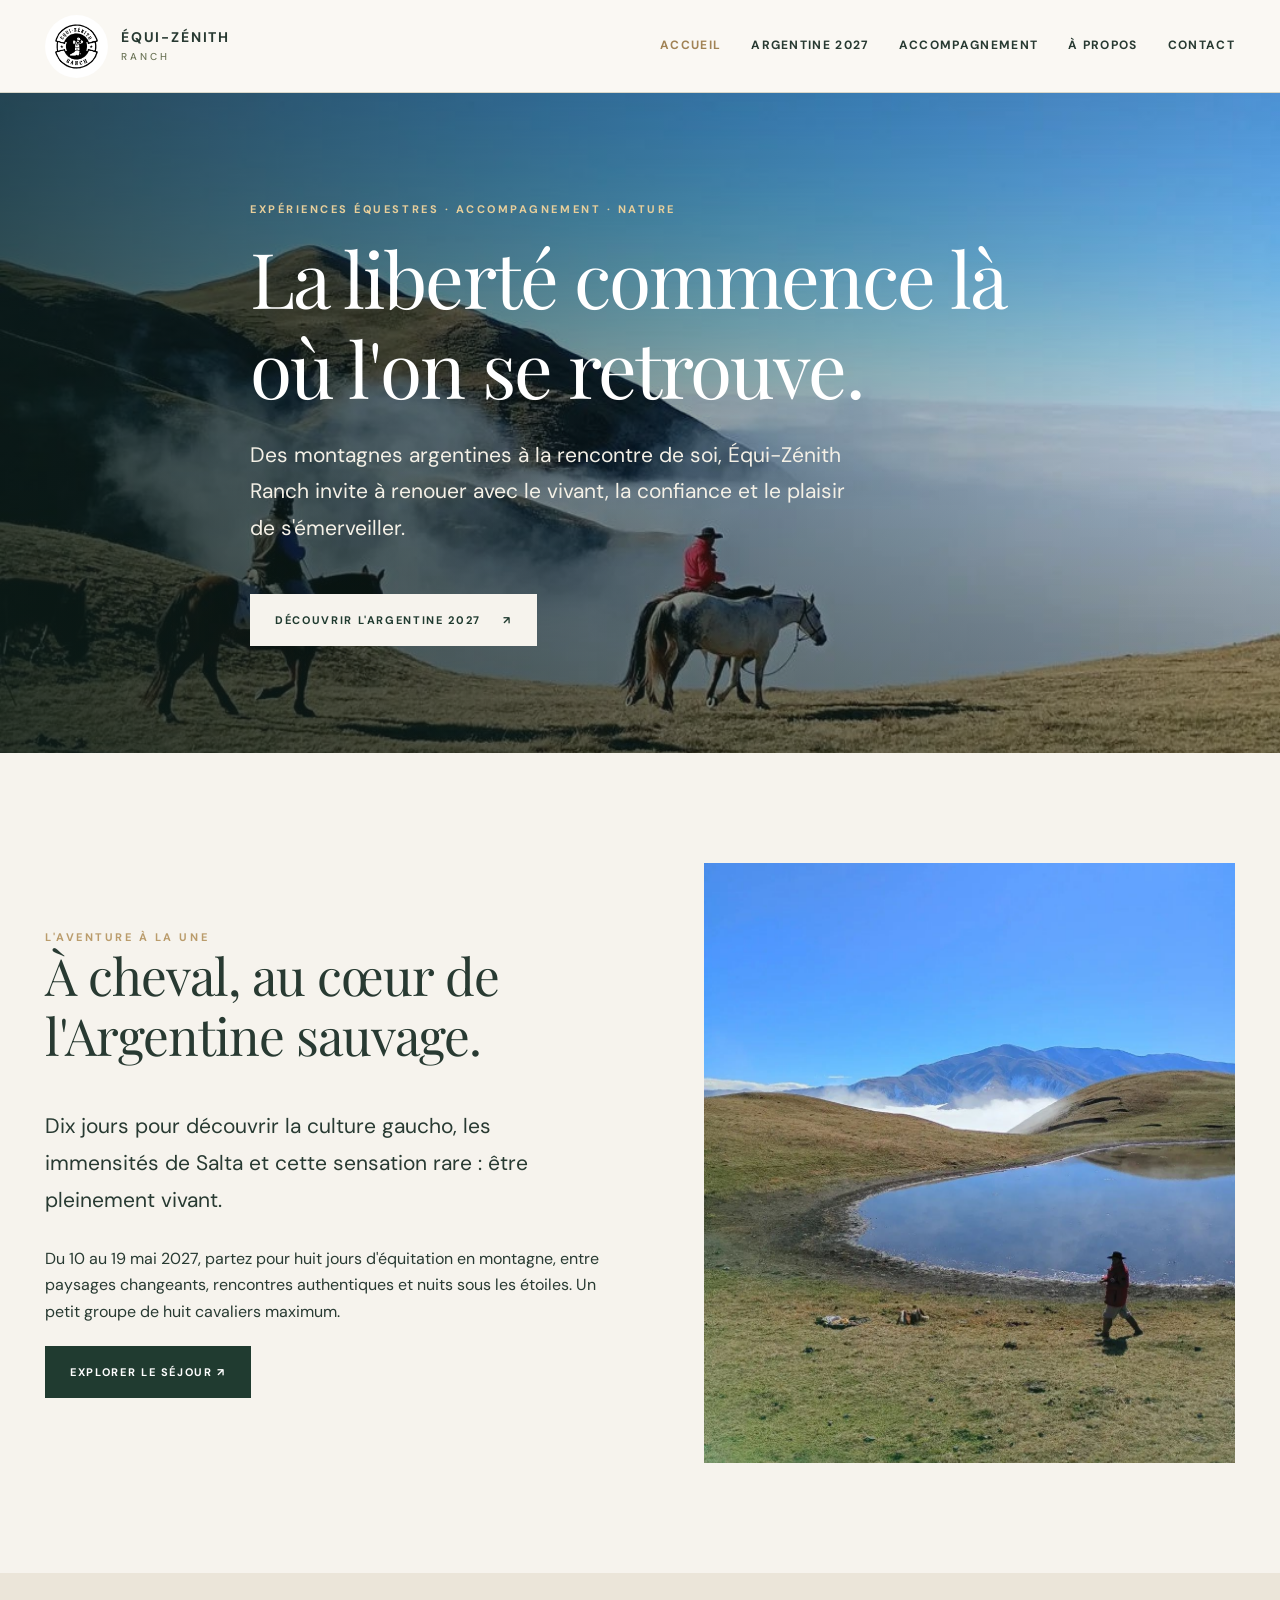
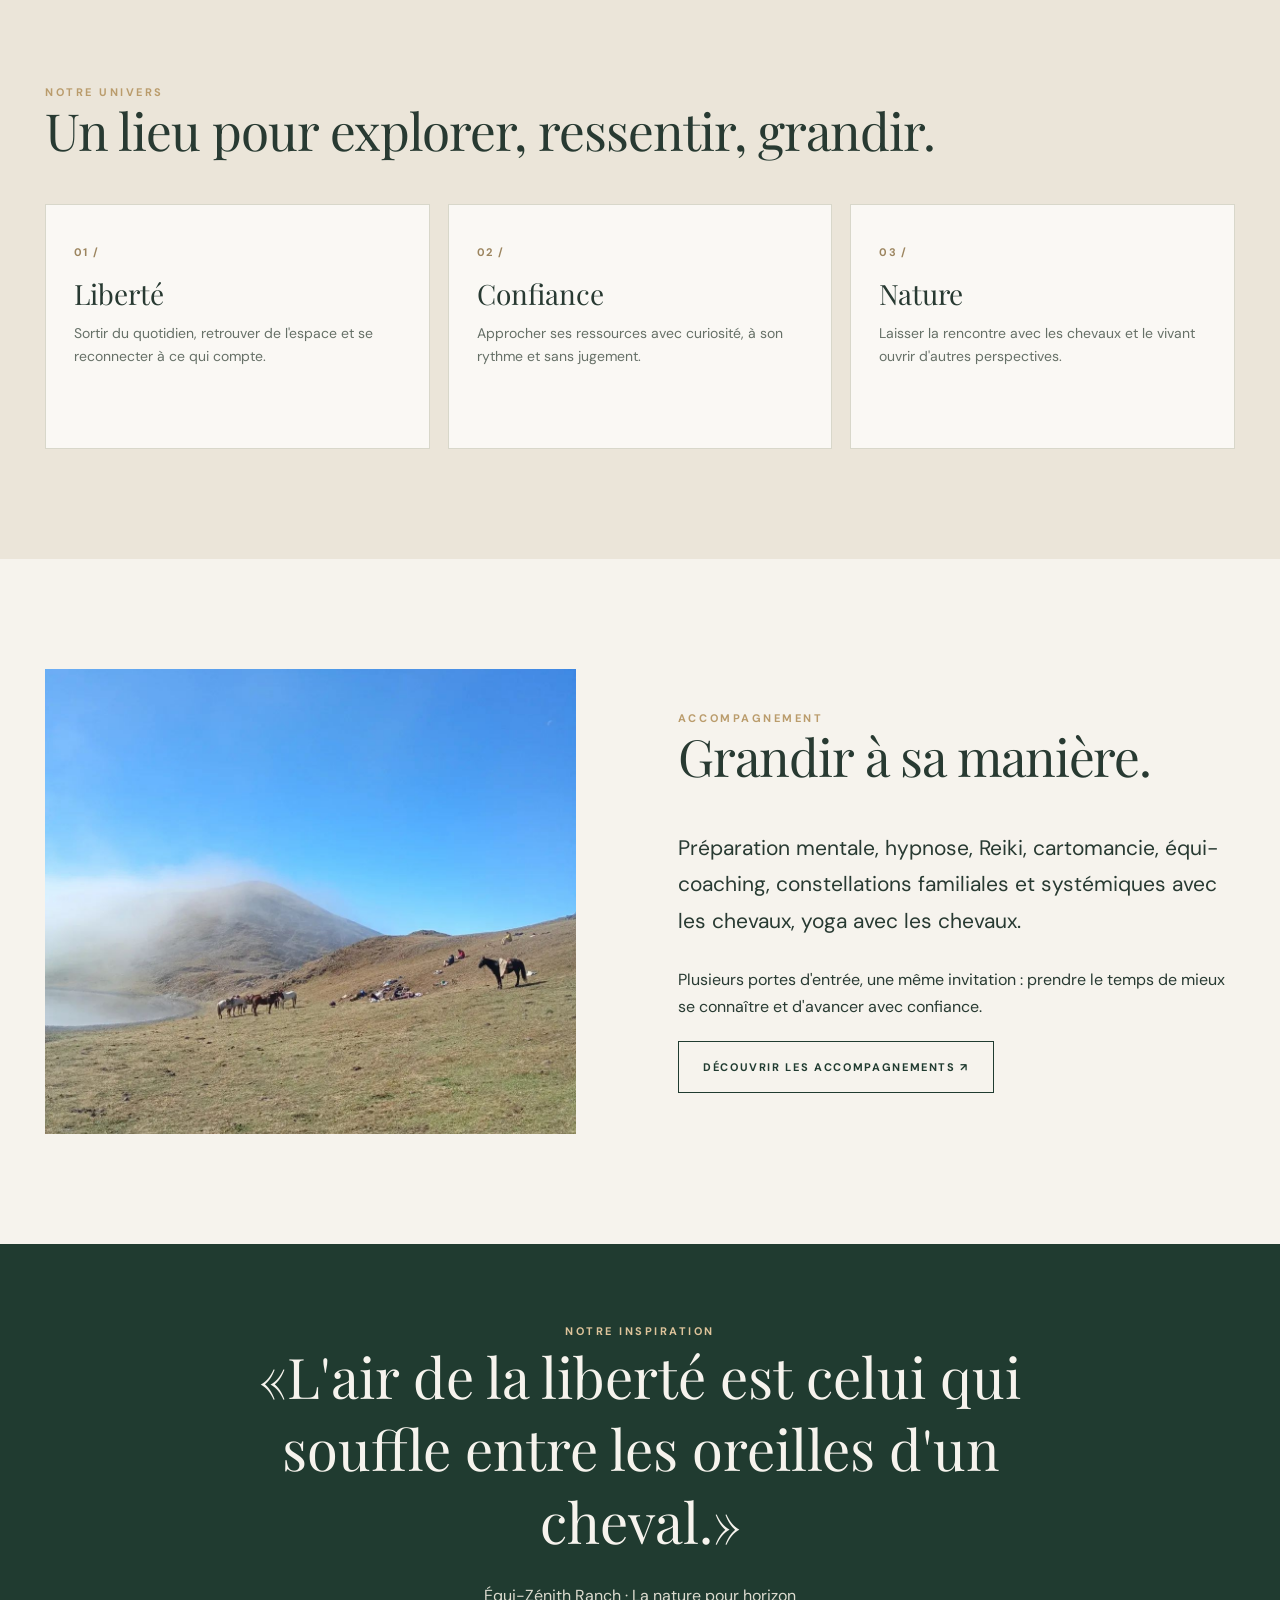
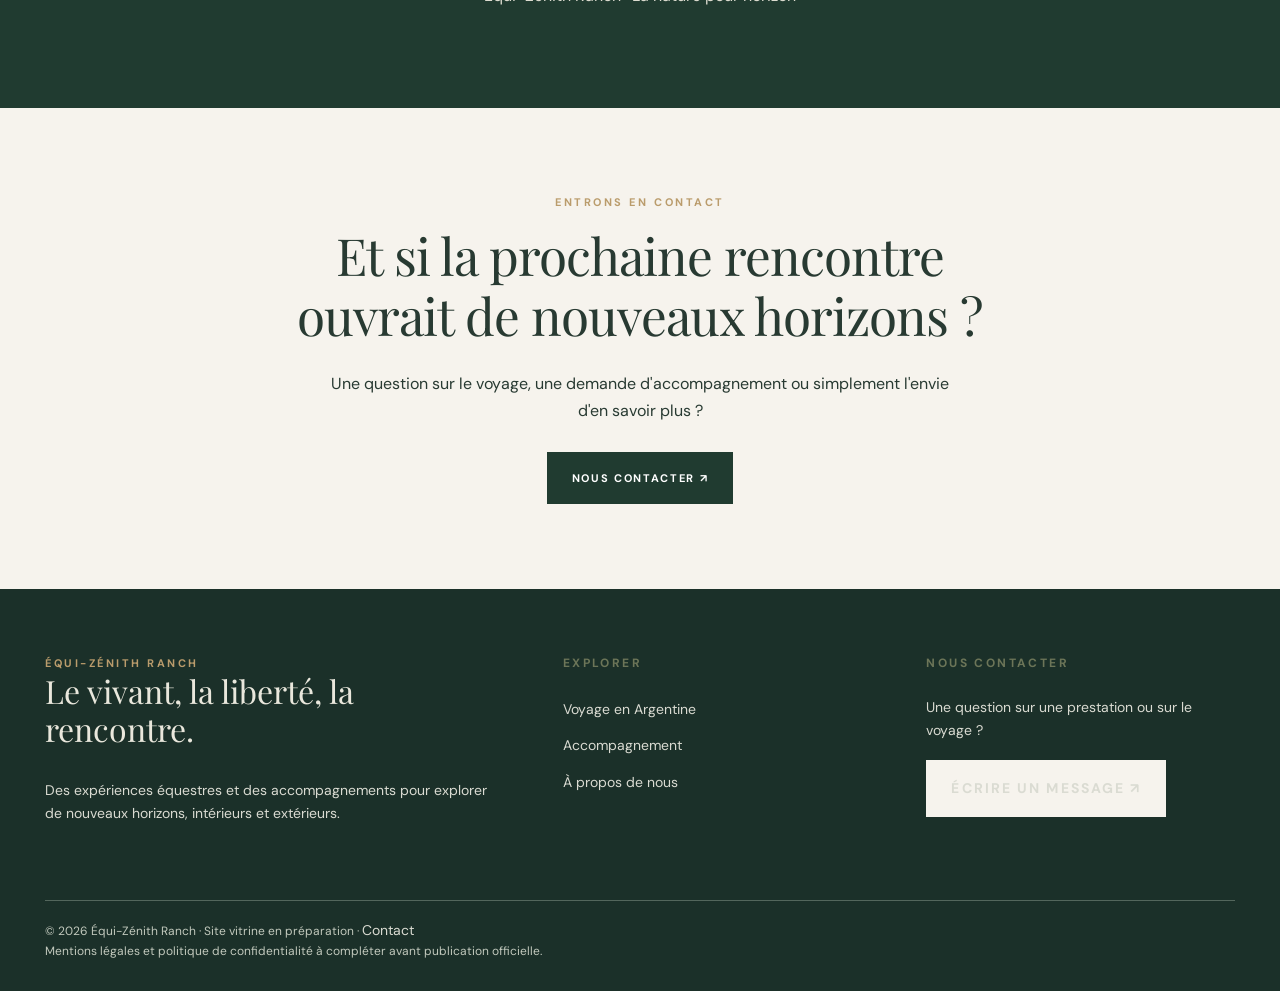
==== index.html @ 274125f4 "Add files via upload" ====
<!DOCTYPE html>
<html lang="fr"><head><meta charset="utf-8"/><meta content="width=device-width,initial-scale=1" name="viewport"/><meta content="#203b30" name="theme-color"/><meta content="Équi-Zénith Ranch : randonnées à cheval en Argentine, accompagnement, nature et développement personnel." name="description"/><title>Accueil | Équi-Zénith Ranch</title><meta content="Accueil" property="og:title"/><meta content="Équi-Zénith Ranch : randonnées à cheval en Argentine, accompagnement, nature et développement personnel." property="og:description"/><meta content="assets/cavaliers.jpg" property="og:image"/><link href="assets/logo.jpg" rel="icon" type="image/jpeg"/><link href="assets/style.css" rel="stylesheet"/></head><body><header class="header"><div class="shell header-inner"><a aria-label="Équi-Zénith Ranch, accueil" class="brand" href="index.html"><img alt="Logo Équi-Zénith Ranch" src="assets/logo.jpg"/><span>ÉQUI-ZÉNITH<small>RANCH</small></span></a><button aria-expanded="false" aria-label="Ouvrir le menu" class="menu-btn">☰ Menu</button><nav aria-label="Navigation principale" class="nav"><a class="active" href="index.html">Accueil</a><a class="" href="argentine.html">Argentine 2027</a><a class="" href="accompagnement.html">Accompagnement</a><a class="" href="a-propos.html">À propos</a><a class="" href="contact.html">Contact</a></nav></div></header><main id="main"><section class="hero"><img alt="Cavaliers et chevaux sur les hauteurs de la région de Salta" class="bg" data-cms="photo_1" src="assets/cavaliers.jpg"/><div class="shell hero-content"><div class="eyebrow" data-cms="rubrique_1">Expériences équestres · Accompagnement · Nature</div><h1 data-cms="titre_principal_1">La liberté commence là où l'on se retrouve.</h1><p class="lead" data-cms="texte_1">Des montagnes argentines à la rencontre de soi, Équi-Zénith Ranch invite à renouer avec le vivant, la confiance et le plaisir de s'émerveiller.</p><a class="btn btn-light" href="argentine.html">Découvrir l'Argentine 2027 <span>↗</span></a></div></section>
<section class="section"><div class="shell split"><div><div class="eyebrow" data-cms="rubrique_2">L'aventure à la une</div><h2 data-cms="titre_1">À cheval, au cœur de l'Argentine sauvage.</h2><p class="lead" data-cms="texte_2">Dix jours pour découvrir la culture gaucho, les immensités de Salta et cette sensation rare : être pleinement vivant.</p><p data-cms="texte_3">Du 10 au 19 mai 2027, partez pour huit jours d'équitation en montagne, entre paysages changeants, rencontres authentiques et nuits sous les étoiles. Un petit groupe de huit cavaliers maximum.</p><a class="btn" href="argentine.html">Explorer le séjour ↗</a></div><figure><img alt="Lagune de montagne et sommets argentins" class="photo" data-cms="photo_2" src="assets/lagune.jpg"/></figure></div></section>
<section class="section light"><div class="shell"><div class="eyebrow" data-cms="rubrique_3">Notre univers</div><h2 data-cms="titre_2">Un lieu pour explorer,<br/>ressentir, grandir.</h2><div class="feature-grid"><article class="feature-card"><span class="feature-number">01 /</span><h3 data-cms="sous_titre_1">Liberté</h3><p data-cms="texte_4">Sortir du quotidien, retrouver de l'espace et se reconnecter à ce qui compte.</p></article><article class="feature-card"><span class="feature-number">02 /</span><h3 data-cms="sous_titre_2">Confiance</h3><p data-cms="texte_5">Approcher ses ressources avec curiosité, à son rythme et sans jugement.</p></article><article class="feature-card"><span class="feature-number">03 /</span><h3 data-cms="sous_titre_3">Nature</h3><p data-cms="texte_6">Laisser la rencontre avec les chevaux et le vivant ouvrir d'autres perspectives.</p></article></div></div></section>
<section class="section"><div class="shell split reverse"><figure><img alt="Chevaux paisibles sur les plateaux argentins" class="photo photo-short" data-cms="photo_3" src="assets/chevaux.jpg"/></figure><div><div class="eyebrow" data-cms="rubrique_4">Accompagnement</div><h2 data-cms="titre_3">Grandir à sa manière.</h2><p class="lead" data-cms="texte_7">Préparation mentale, hypnose, Reiki, cartomancie, équi-coaching, constellations familiales et systémiques avec les chevaux, yoga avec les chevaux.</p><p data-cms="texte_8">Plusieurs portes d'entrée, une même invitation : prendre le temps de mieux se connaître et d'avancer avec confiance.</p><a class="btn btn-outline" href="accompagnement.html">Découvrir les accompagnements ↗</a></div></div></section>
<section class="section-sm deep"><div class="shell quote"><div class="eyebrow" data-cms="rubrique_5">Notre inspiration</div><q data-cms="citation_1">L'air de la liberté est celui qui souffle entre les oreilles d'un cheval.</q><p data-cms="texte_9" style="margin-top:25px">Équi-Zénith Ranch · La nature pour horizon</p></div></section>
<section class="prefooter"><div class="shell"><div class="eyebrow" data-cms="rubrique_6">Entrons en contact</div><h2 data-cms="titre_4">Et si la prochaine rencontre ouvrait de nouveaux horizons ?</h2><p data-cms="texte_10">Une question sur le voyage, une demande d'accompagnement ou simplement l'envie d'en savoir plus ?</p><a class="btn" href="contact.html">Nous contacter ↗</a></div></section></main><footer class="footer"><div class="shell"><div class="footer-grid"><div><div class="eyebrow">ÉQUI-ZÉNITH RANCH</div><h3>Le vivant, la liberté, la rencontre.</h3><p>Des expériences équestres et des accompagnements pour explorer de nouveaux horizons, intérieurs et extérieurs.</p></div><div><div class="smalltitle">Explorer</div><ul><li><a href="argentine.html">Voyage en Argentine</a></li><li><a href="accompagnement.html">Accompagnement</a></li><li><a href="a-propos.html">À propos de nous</a></li></ul></div><div><div class="smalltitle">Nous contacter</div><p>Une question sur une prestation ou sur le voyage ?</p><a class="btn btn-light" href="contact.html">Écrire un message ↗</a></div></div><div class="footnote">© 2026 Équi-Zénith Ranch · Site vitrine en préparation · <a href="contact.html">Contact</a><br/>Mentions légales et politique de confidentialité à compléter avant publication officielle.</div></div></footer><script defer="" src="assets/main.js"></script><script defer="True" src="/assets/content-loader.js"></script></body></html>
---- assets/style.css ----
@import url('https://fonts.googleapis.com/css2?family=DM+Sans:wght@400;500;600;700&family=Manrope:wght@400;500;600;700&family=Playfair+Display:wght@400;500;600&display=swap');
:root{--ink:#283a32;--pine:#203b30;--olive:#6c7558;--cream:#f6f3ed;--warm:#ebe5d9;--gold:#ba9c6c;--white:#fff;--line:#d8d7ca;--muted:#686f65}*{box-sizing:border-box}html{scroll-behavior:smooth}body{margin:0;background:var(--cream);color:var(--ink);font-family:'DM Sans',sans-serif;line-height:1.65;font-size:16px}a{color:inherit;text-decoration:none}button,input,select,textarea{font:inherit}img{max-width:100%;display:block}.shell{width:min(1190px,calc(100% - 54px));margin:auto}.header{position:relative;z-index:20;background:#faf8f3;border-bottom:1px solid #d8d7ca}.header-inner{display:flex;align-items:center;justify-content:space-between;min-height:92px;gap:20px}.brand{display:flex;align-items:center;gap:13px;font-weight:700;letter-spacing:.13em;font-size:14px;line-height:1.25}.brand img{width:63px;height:63px;object-fit:contain;border-radius:50%}.brand small{display:block;letter-spacing:.3em;font-weight:500;color:var(--olive);font-size:10px;margin-top:4px}.nav{display:flex;align-items:center;gap:30px;font-size:12px;letter-spacing:.11em;font-weight:700;text-transform:uppercase}.nav a:hover,.footer a:hover{color:var(--gold)}.nav a.active{color:#a18355}.nav .nav-cta{border:1px solid var(--ink);padding:13px 19px}.menu-btn{display:none;border:0;background:transparent;font-size:15px;cursor:pointer;color:var(--ink)}.eyebrow{font-size:11px;letter-spacing:.23em;text-transform:uppercase;font-weight:700;color:var(--gold)}h1,h2,h3,p{margin-top:0}h1,h2,h3,.serif{font-family:'Playfair Display',Georgia,serif;font-weight:400;line-height:1.17}h1{font-size:clamp(46px,6vw,88px);letter-spacing:-.025em}h2{font-size:clamp(35px,4vw,57px);letter-spacing:-.02em}h3{font-size:28px}p{margin-bottom:1.3em}.lead{font-size:clamp(17px,2vw,21px);line-height:1.75}.btn{border:1px solid var(--pine);background:var(--pine);color:white;padding:16px 24px;display:inline-flex;align-items:center;gap:22px;text-transform:uppercase;font-size:11px;font-weight:700;letter-spacing:.15em;cursor:pointer;transition:.2s}.btn:hover{background:#45604f;border-color:#45604f}.btn-outline{background:transparent;color:var(--pine)}.btn-outline:hover{color:white}.btn-light{background:var(--cream);border-color:var(--cream);color:var(--pine)}.btn-light:hover{background:white;color:var(--pine)}.hero{position:relative;min-height:660px;color:white;display:flex;align-items:center;overflow:hidden;background:#4a5d5c}.hero img.bg{position:absolute;inset:0;width:100%;height:100%;object-fit:cover;object-position:center 53%}.hero:after{content:'';position:absolute;inset:0;background:linear-gradient(90deg,rgba(13,31,27,.75),rgba(13,31,27,.38) 58%,rgba(13,31,27,.12)),linear-gradient(0deg,rgba(12,25,20,.32),transparent 45%)}.hero-content{position:relative;z-index:2;padding:90px 0;max-width:780px}.hero .eyebrow{color:#e8cf9b}.hero p{max-width:620px;color:#f4f0e6}.hero h1{margin:15px 0 24px}.hero .btn{margin-top:20px}.section{padding:110px 0}.section-sm{padding:78px 0}.split{display:grid;grid-template-columns:1.05fr 1fr;align-items:center;gap:8vw}.split.reverse{grid-template-columns:1fr 1.05fr}.split figure{margin:0}.photo{width:100%;height:600px;object-fit:cover}.photo-short{height:465px}.smalltitle{font-size:12px;text-transform:uppercase;letter-spacing:.2em;font-weight:700;color:var(--olive);margin-bottom:22px}.light{background:var(--warm)}.deep{background:var(--pine);color:var(--cream)}.deep p{color:#dddcd0}.deep .eyebrow{color:#dec49b}.deep .smalltitle{color:#dec49b}.deep .btn-outline{border-color:#eee;color:#eee}.deep .btn-outline:hover{background:white;color:var(--pine)}.feature-grid{display:grid;grid-template-columns:repeat(3,1fr);gap:18px}.feature-card{padding:33px 28px;border:1px solid var(--line);background:#faf8f4;min-height:245px}.feature-card h3{margin:14px 0 11px}.feature-card p{font-size:14px;color:#667067}.feature-number{font-size:11px;font-weight:700;letter-spacing:.12em;color:#9c855f}.strip{display:grid;grid-template-columns:repeat(4,1fr);border-top:1px solid #a4ae9f;border-bottom:1px solid #a4ae9f;margin-top:34px}.stat{padding:28px 24px;border-right:1px solid #a4ae9f}.stat:last-child{border-right:0}.stat strong{display:block;font-family:'Playfair Display',serif;font-size:31px;font-weight:400}.stat span{display:block;font-size:12px;letter-spacing:.06em;margin-top:7px}.page-head{padding:90px 0 76px;background:#ebe8dc}.page-head h1{font-size:clamp(49px,6vw,78px);max-width:900px}.page-head p{max-width:710px;font-size:19px}.cards{display:grid;grid-template-columns:repeat(2,1fr);gap:16px}.service{padding:37px;background:#fbfaf7;border:1px solid #dddbd1}.service h3{margin:12px 0 17px}.service p{color:#58665e}.notice{padding:20px 25px;border-left:3px solid var(--gold);background:#eeeadf;color:#4b584e}.gallery{display:grid;grid-template-columns:1fr 1fr 1fr;gap:15px}.gallery img{width:100%;height:385px;object-fit:cover}.gallery img:nth-child(2){object-position:center}.quote{text-align:center;max-width:840px;margin:auto}.quote q{display:block;font-family:'Playfair Display',serif;font-size:clamp(32px,4.5vw,56px);line-height:1.3}.footer{background:#1b3029;color:#e9e7dc;padding:65px 0 30px}.footer-grid{display:grid;grid-template-columns:1.5fr 1fr 1fr;gap:55px}.footer h3{font-size:32px}.footer p,.footer a{color:#dadbd2;font-size:14px}.footer ul{list-style:none;padding:0;margin:0}.footer li{margin-bottom:10px}.footnote{border-top:1px solid #53665c;margin-top:56px;padding-top:18px;font-size:12px;color:#c2c9bd}.contact-grid{display:grid;grid-template-columns:.85fr 1.15fr;gap:8vw}.form{background:#fff;padding:38px;border:1px solid var(--line)}.form label{display:block;font-size:12px;letter-spacing:.09em;text-transform:uppercase;font-weight:700;margin:0 0 7px}.form input,.form textarea,.form select{width:100%;border:1px solid #c9cfc7;border-radius:0;background:#fafbf8;padding:13px 15px;color:var(--ink);margin-bottom:22px}.form textarea{min-height:145px;resize:vertical}.form .check{display:flex;gap:12px;align-items:flex-start;font-size:12px;letter-spacing:0;text-transform:none;font-weight:400}.form .check input{width:auto;margin:5px 0 0}.form-message{font-size:13px;color:#84623a;margin-top:18px}.detail{display:grid;grid-template-columns:1.2fr .8fr;gap:60px}.detail-aside{background:#e8e3d5;padding:34px;align-self:start}.detail-aside h3{font-size:27px}.detail-aside dl{margin:15px 0 27px}.detail-aside dt{font-size:11px;text-transform:uppercase;letter-spacing:.12em;color:#68756a;font-weight:700;margin-top:18px}.detail-aside dd{margin:3px 0 0}.faq{border-top:1px solid #d4d8ce}.faq details{border-bottom:1px solid #d4d8ce;padding:20px 0}.faq summary{font-weight:700;cursor:pointer}.faq p{margin:14px 0 0;color:#58665e}.tagline{letter-spacing:.18em;text-transform:uppercase;font-size:11px;font-weight:700;color:#9d865f}.prefooter{padding:85px 0;text-align:center}.prefooter h2{max-width:760px;margin:15px auto 25px}.prefooter p{max-width:640px;margin:0 auto 28px}.muted{color:var(--muted)}.fine{font-size:12px;color:var(--muted)}.warning{background:#fcf6e8;border:1px solid #e5d8b4;padding:17px 21px;font-size:13px}.award{display:flex;gap:27px;align-items:center;max-width:900px}.award img{width:175px;height:145px;object-fit:cover;object-position:center}.award p{margin:0}.award h3{margin:0 0 10px}@media(max-width:860px){.header-inner{min-height:76px}.brand img{height:51px;width:51px}.menu-btn{display:block}.nav{display:none;position:absolute;top:76px;left:0;right:0;background:#faf8f3;padding:25px 28px;flex-direction:column;align-items:stretch;gap:20px;box-shadow:0 12px 20px #223b3029}.nav.open{display:flex}.hero{min-height:610px}.hero-content{padding:70px 0}.split,.split.reverse,.contact-grid,.detail{grid-template-columns:1fr;gap:38px}.split figure{order:-1}.photo{height:440px}.footer-grid{grid-template-columns:1fr 1fr;gap:25px}.feature-grid{grid-template-columns:1fr 1fr}.section{padding:76px 0}.gallery img{height:270px}}@media(max-width:560px){.shell{width:calc(100% - 36px)}.brand{font-size:11px}.brand small{font-size:9px}.hero{min-height:660px}.hero img.bg{object-position:55% center}.hero:after{background:linear-gradient(90deg,rgba(13,31,27,.77),rgba(13,31,27,.3)),linear-gradient(0deg,rgba(13,31,27,.5),transparent)}.hero-content{padding:80px 0}.hero h1{font-size:50px}.section{padding:64px 0}.section-sm{padding:56px 0}.feature-grid,.cards,.footer-grid{grid-template-columns:1fr}.feature-card{min-height:initial}.strip{grid-template-columns:1fr 1fr}.stat:nth-child(2){border-right:0}.stat:nth-child(-n+2){border-bottom:1px solid #a4ae9f}.stat{padding:23px 15px}.stat strong{font-size:24px}.photo{height:420px}.gallery{gap:8px}.gallery img{height:180px}.page-head{padding:65px 0 55px}.form{padding:24px}.award{flex-direction:column;align-items:flex-start}.footer{padding:50px 0 25px}}
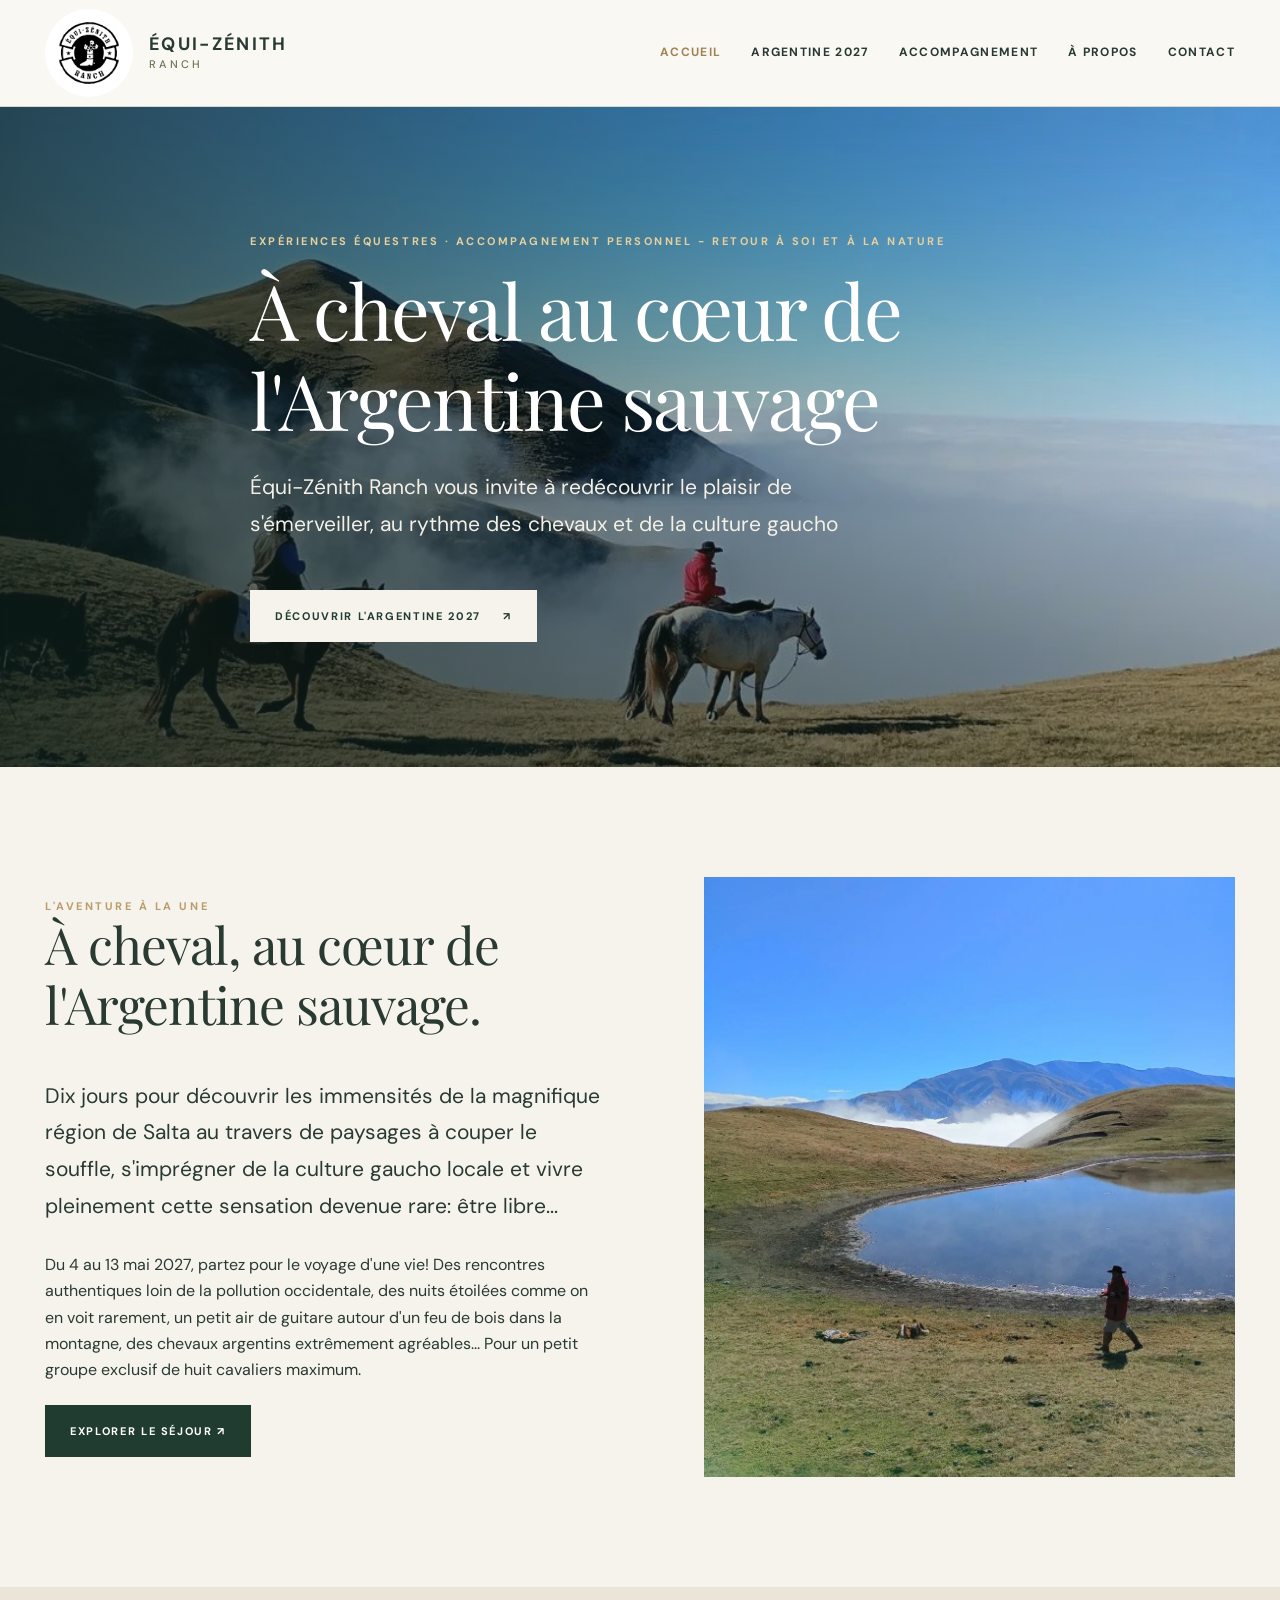
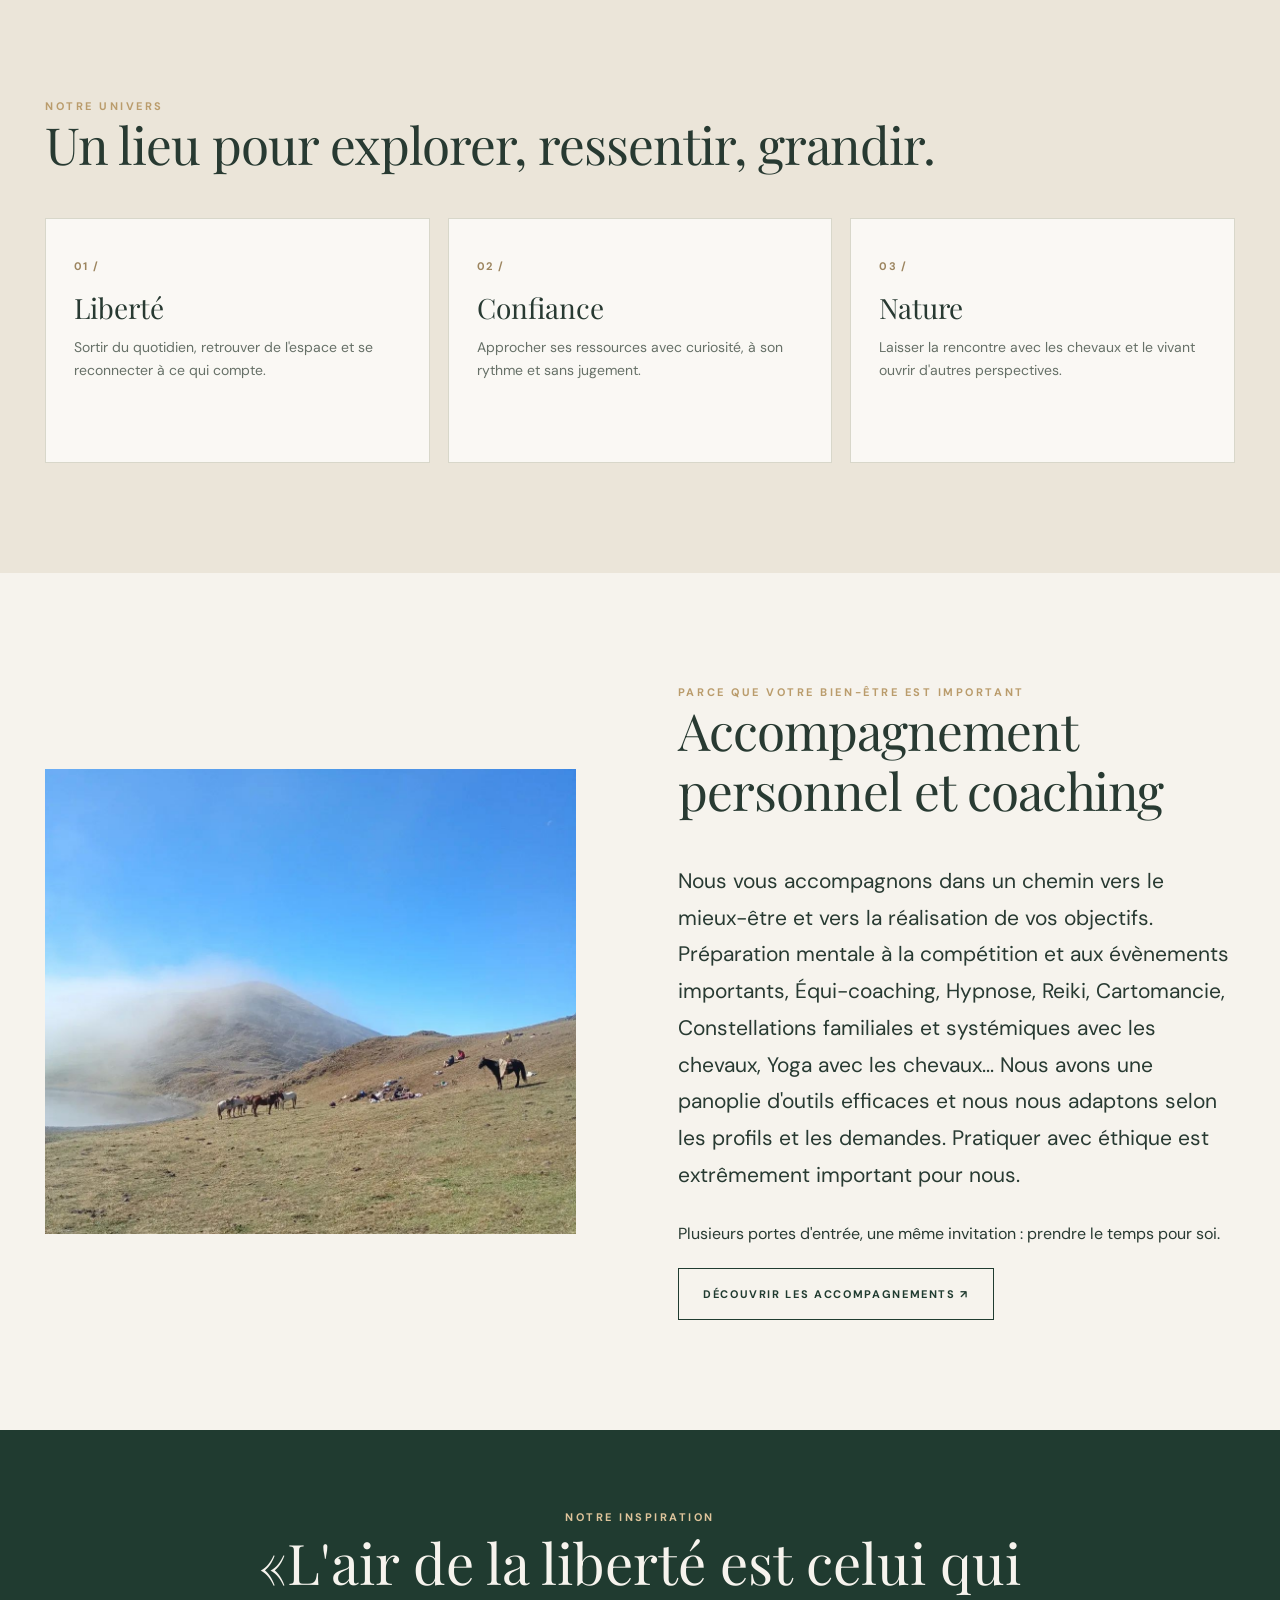
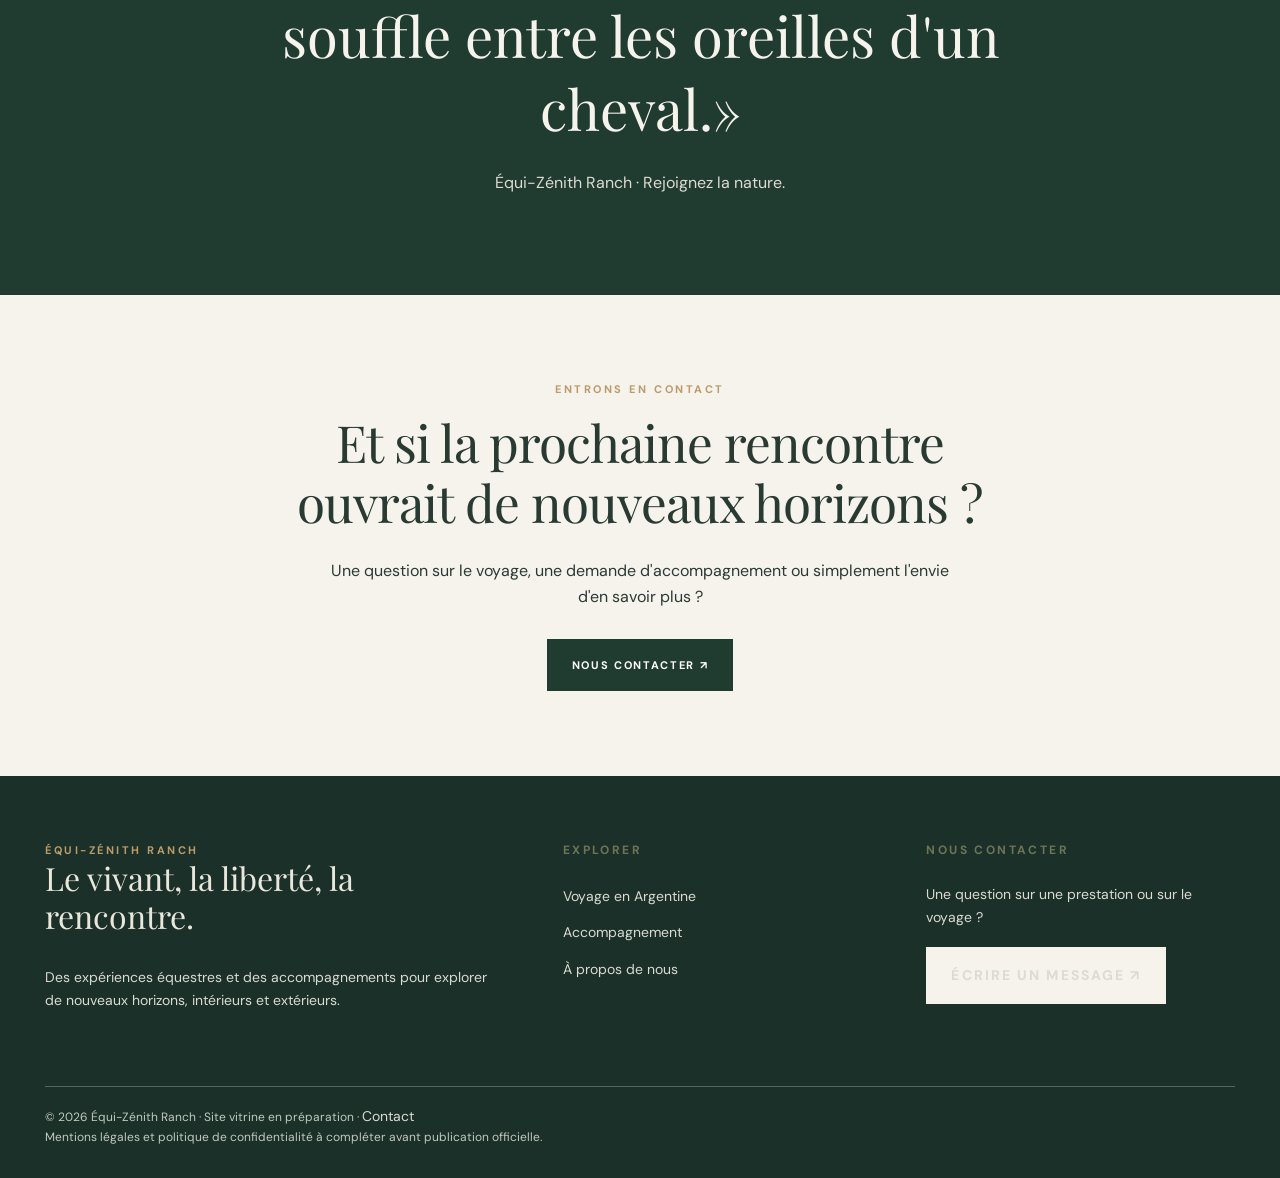
==== commit f277bf8a: "Add files via upload" ====
--- a/index.html
+++ b/index.html
@@ -1,5 +1,6 @@
 <!DOCTYPE html>
-<html lang="fr"><head><meta charset="utf-8"/><meta content="width=device-width,initial-scale=1" name="viewport"/><meta content="#203b30" name="theme-color"/><meta content="Équi-Zénith Ranch : randonnées à cheval en Argentine, accompagnement, nature et développement personnel." name="description"/><title>Accueil | Équi-Zénith Ranch</title><meta content="Accueil" property="og:title"/><meta content="Équi-Zénith Ranch : randonnées à cheval en Argentine, accompagnement, nature et développement personnel." property="og:description"/><meta content="assets/cavaliers.jpg" property="og:image"/><link href="assets/logo.jpg" rel="icon" type="image/jpeg"/><link href="assets/style.css" rel="stylesheet"/></head><body><header class="header"><div class="shell header-inner"><a aria-label="Équi-Zénith Ranch, accueil" class="brand" href="index.html"><img alt="Logo Équi-Zénith Ranch" src="assets/logo.jpg"/><span>ÉQUI-ZÉNITH<small>RANCH</small></span></a><button aria-expanded="false" aria-label="Ouvrir le menu" class="menu-btn">☰ Menu</button><nav aria-label="Navigation principale" class="nav"><a class="active" href="index.html">Accueil</a><a class="" href="argentine.html">Argentine 2027</a><a class="" href="accompagnement.html">Accompagnement</a><a class="" href="a-propos.html">À propos</a><a class="" href="contact.html">Contact</a></nav></div></header><main id="main"><section class="hero"><img alt="Cavaliers et chevaux sur les hauteurs de la région de Salta" class="bg" data-cms="photo_1" src="assets/cavaliers.jpg"/><div class="shell hero-content"><div class="eyebrow" data-cms="rubrique_1">Expériences équestres · Accompagnement · Nature</div><h1 data-cms="titre_principal_1">La liberté commence là où l'on se retrouve.</h1><p class="lead" data-cms="texte_1">Des montagnes argentines à la rencontre de soi, Équi-Zénith Ranch invite à renouer avec le vivant, la confiance et le plaisir de s'émerveiller.</p><a class="btn btn-light" href="argentine.html">Découvrir l'Argentine 2027 <span>↗</span></a></div></section>
+
+<html lang="fr"><head><meta charset="utf-8"/><meta content="width=device-width,initial-scale=1" name="viewport"/><meta content="#203b30" name="theme-color"/><meta content="Équi-Zénith Ranch : randonnées à cheval en Argentine, accompagnement, nature et développement personnel." name="description"/><title>Accueil | Équi-Zénith Ranch</title><meta content="Accueil" property="og:title"/><meta content="Équi-Zénith Ranch : randonnées à cheval en Argentine, accompagnement, nature et développement personnel." property="og:description"/><meta content="assets/cavaliers.jpg" property="og:image"/><link href="assets/logo.jpg" rel="icon" type="image/jpeg"/><link href="assets/style.css" rel="stylesheet"/></head><body><header class="header"><div class="shell header-inner"><a aria-label="Équi-Zénith Ranch, accueil" class="brand" href="index.html"><img alt="Logo Équi-Zénith Ranch" data-identite="logo" src="assets/logo.jpg"/><span><span data-identite="nom">ÉQUI-ZÉNITH</span><small data-identite="sous_nom">RANCH</small></span></a><button aria-expanded="false" aria-label="Ouvrir le menu" class="menu-btn">☰ Menu</button><nav aria-label="Navigation principale" class="nav"><a class="active" href="index.html">Accueil</a><a class="" href="argentine.html">Argentine 2027</a><a class="" href="accompagnement.html">Accompagnement</a><a class="" href="a-propos.html">À propos</a><a class="" href="contact.html">Contact</a></nav></div></header><main id="main"><section class="hero"><img alt="Cavaliers et chevaux sur les hauteurs de la région de Salta" class="bg" data-cms="photo_1" src="assets/cavaliers.jpg"/><div class="shell hero-content"><div class="eyebrow" data-cms="rubrique_1">Expériences équestres · Accompagnement · Nature</div><h1 data-cms="titre_principal_1">La liberté commence là où l'on se retrouve.</h1><p class="lead" data-cms="texte_1">Des montagnes argentines à la rencontre de soi, Équi-Zénith Ranch invite à renouer avec le vivant, la confiance et le plaisir de s'émerveiller.</p><a class="btn btn-light" href="argentine.html">Découvrir l'Argentine 2027 <span>↗</span></a></div></section>
 <section class="section"><div class="shell split"><div><div class="eyebrow" data-cms="rubrique_2">L'aventure à la une</div><h2 data-cms="titre_1">À cheval, au cœur de l'Argentine sauvage.</h2><p class="lead" data-cms="texte_2">Dix jours pour découvrir la culture gaucho, les immensités de Salta et cette sensation rare : être pleinement vivant.</p><p data-cms="texte_3">Du 10 au 19 mai 2027, partez pour huit jours d'équitation en montagne, entre paysages changeants, rencontres authentiques et nuits sous les étoiles. Un petit groupe de huit cavaliers maximum.</p><a class="btn" href="argentine.html">Explorer le séjour ↗</a></div><figure><img alt="Lagune de montagne et sommets argentins" class="photo" data-cms="photo_2" src="assets/lagune.jpg"/></figure></div></section>
 <section class="section light"><div class="shell"><div class="eyebrow" data-cms="rubrique_3">Notre univers</div><h2 data-cms="titre_2">Un lieu pour explorer,<br/>ressentir, grandir.</h2><div class="feature-grid"><article class="feature-card"><span class="feature-number">01 /</span><h3 data-cms="sous_titre_1">Liberté</h3><p data-cms="texte_4">Sortir du quotidien, retrouver de l'espace et se reconnecter à ce qui compte.</p></article><article class="feature-card"><span class="feature-number">02 /</span><h3 data-cms="sous_titre_2">Confiance</h3><p data-cms="texte_5">Approcher ses ressources avec curiosité, à son rythme et sans jugement.</p></article><article class="feature-card"><span class="feature-number">03 /</span><h3 data-cms="sous_titre_3">Nature</h3><p data-cms="texte_6">Laisser la rencontre avec les chevaux et le vivant ouvrir d'autres perspectives.</p></article></div></div></section>
 <section class="section"><div class="shell split reverse"><figure><img alt="Chevaux paisibles sur les plateaux argentins" class="photo photo-short" data-cms="photo_3" src="assets/chevaux.jpg"/></figure><div><div class="eyebrow" data-cms="rubrique_4">Accompagnement</div><h2 data-cms="titre_3">Grandir à sa manière.</h2><p class="lead" data-cms="texte_7">Préparation mentale, hypnose, Reiki, cartomancie, équi-coaching, constellations familiales et systémiques avec les chevaux, yoga avec les chevaux.</p><p data-cms="texte_8">Plusieurs portes d'entrée, une même invitation : prendre le temps de mieux se connaître et d'avancer avec confiance.</p><a class="btn btn-outline" href="accompagnement.html">Découvrir les accompagnements ↗</a></div></div></section>
--- a/assets/style.css
+++ b/assets/style.css
@@ -1,2 +1,13 @@
 @import url('https://fonts.googleapis.com/css2?family=DM+Sans:wght@400;500;600;700&family=Manrope:wght@400;500;600;700&family=Playfair+Display:wght@400;500;600&display=swap');
 :root{--ink:#283a32;--pine:#203b30;--olive:#6c7558;--cream:#f6f3ed;--warm:#ebe5d9;--gold:#ba9c6c;--white:#fff;--line:#d8d7ca;--muted:#686f65}*{box-sizing:border-box}html{scroll-behavior:smooth}body{margin:0;background:var(--cream);color:var(--ink);font-family:'DM Sans',sans-serif;line-height:1.65;font-size:16px}a{color:inherit;text-decoration:none}button,input,select,textarea{font:inherit}img{max-width:100%;display:block}.shell{width:min(1190px,calc(100% - 54px));margin:auto}.header{position:relative;z-index:20;background:#faf8f3;border-bottom:1px solid #d8d7ca}.header-inner{display:flex;align-items:center;justify-content:space-between;min-height:92px;gap:20px}.brand{display:flex;align-items:center;gap:13px;font-weight:700;letter-spacing:.13em;font-size:14px;line-height:1.25}.brand img{width:63px;height:63px;object-fit:contain;border-radius:50%}.brand small{display:block;letter-spacing:.3em;font-weight:500;color:var(--olive);font-size:10px;margin-top:4px}.nav{display:flex;align-items:center;gap:30px;font-size:12px;letter-spacing:.11em;font-weight:700;text-transform:uppercase}.nav a:hover,.footer a:hover{color:var(--gold)}.nav a.active{color:#a18355}.nav .nav-cta{border:1px solid var(--ink);padding:13px 19px}.menu-btn{display:none;border:0;background:transparent;font-size:15px;cursor:pointer;color:var(--ink)}.eyebrow{font-size:11px;letter-spacing:.23em;text-transform:uppercase;font-weight:700;color:var(--gold)}h1,h2,h3,p{margin-top:0}h1,h2,h3,.serif{font-family:'Playfair Display',Georgia,serif;font-weight:400;line-height:1.17}h1{font-size:clamp(46px,6vw,88px);letter-spacing:-.025em}h2{font-size:clamp(35px,4vw,57px);letter-spacing:-.02em}h3{font-size:28px}p{margin-bottom:1.3em}.lead{font-size:clamp(17px,2vw,21px);line-height:1.75}.btn{border:1px solid var(--pine);background:var(--pine);color:white;padding:16px 24px;display:inline-flex;align-items:center;gap:22px;text-transform:uppercase;font-size:11px;font-weight:700;letter-spacing:.15em;cursor:pointer;transition:.2s}.btn:hover{background:#45604f;border-color:#45604f}.btn-outline{background:transparent;color:var(--pine)}.btn-outline:hover{color:white}.btn-light{background:var(--cream);border-color:var(--cream);color:var(--pine)}.btn-light:hover{background:white;color:var(--pine)}.hero{position:relative;min-height:660px;color:white;display:flex;align-items:center;overflow:hidden;background:#4a5d5c}.hero img.bg{position:absolute;inset:0;width:100%;height:100%;object-fit:cover;object-position:center 53%}.hero:after{content:'';position:absolute;inset:0;background:linear-gradient(90deg,rgba(13,31,27,.75),rgba(13,31,27,.38) 58%,rgba(13,31,27,.12)),linear-gradient(0deg,rgba(12,25,20,.32),transparent 45%)}.hero-content{position:relative;z-index:2;padding:90px 0;max-width:780px}.hero .eyebrow{color:#e8cf9b}.hero p{max-width:620px;color:#f4f0e6}.hero h1{margin:15px 0 24px}.hero .btn{margin-top:20px}.section{padding:110px 0}.section-sm{padding:78px 0}.split{display:grid;grid-template-columns:1.05fr 1fr;align-items:center;gap:8vw}.split.reverse{grid-template-columns:1fr 1.05fr}.split figure{margin:0}.photo{width:100%;height:600px;object-fit:cover}.photo-short{height:465px}.smalltitle{font-size:12px;text-transform:uppercase;letter-spacing:.2em;font-weight:700;color:var(--olive);margin-bottom:22px}.light{background:var(--warm)}.deep{background:var(--pine);color:var(--cream)}.deep p{color:#dddcd0}.deep .eyebrow{color:#dec49b}.deep .smalltitle{color:#dec49b}.deep .btn-outline{border-color:#eee;color:#eee}.deep .btn-outline:hover{background:white;color:var(--pine)}.feature-grid{display:grid;grid-template-columns:repeat(3,1fr);gap:18px}.feature-card{padding:33px 28px;border:1px solid var(--line);background:#faf8f4;min-height:245px}.feature-card h3{margin:14px 0 11px}.feature-card p{font-size:14px;color:#667067}.feature-number{font-size:11px;font-weight:700;letter-spacing:.12em;color:#9c855f}.strip{display:grid;grid-template-columns:repeat(4,1fr);border-top:1px solid #a4ae9f;border-bottom:1px solid #a4ae9f;margin-top:34px}.stat{padding:28px 24px;border-right:1px solid #a4ae9f}.stat:last-child{border-right:0}.stat strong{display:block;font-family:'Playfair Display',serif;font-size:31px;font-weight:400}.stat span{display:block;font-size:12px;letter-spacing:.06em;margin-top:7px}.page-head{padding:90px 0 76px;background:#ebe8dc}.page-head h1{font-size:clamp(49px,6vw,78px);max-width:900px}.page-head p{max-width:710px;font-size:19px}.cards{display:grid;grid-template-columns:repeat(2,1fr);gap:16px}.service{padding:37px;background:#fbfaf7;border:1px solid #dddbd1}.service h3{margin:12px 0 17px}.service p{color:#58665e}.notice{padding:20px 25px;border-left:3px solid var(--gold);background:#eeeadf;color:#4b584e}.gallery{display:grid;grid-template-columns:1fr 1fr 1fr;gap:15px}.gallery img{width:100%;height:385px;object-fit:cover}.gallery img:nth-child(2){object-position:center}.quote{text-align:center;max-width:840px;margin:auto}.quote q{display:block;font-family:'Playfair Display',serif;font-size:clamp(32px,4.5vw,56px);line-height:1.3}.footer{background:#1b3029;color:#e9e7dc;padding:65px 0 30px}.footer-grid{display:grid;grid-template-columns:1.5fr 1fr 1fr;gap:55px}.footer h3{font-size:32px}.footer p,.footer a{color:#dadbd2;font-size:14px}.footer ul{list-style:none;padding:0;margin:0}.footer li{margin-bottom:10px}.footnote{border-top:1px solid #53665c;margin-top:56px;padding-top:18px;font-size:12px;color:#c2c9bd}.contact-grid{display:grid;grid-template-columns:.85fr 1.15fr;gap:8vw}.form{background:#fff;padding:38px;border:1px solid var(--line)}.form label{display:block;font-size:12px;letter-spacing:.09em;text-transform:uppercase;font-weight:700;margin:0 0 7px}.form input,.form textarea,.form select{width:100%;border:1px solid #c9cfc7;border-radius:0;background:#fafbf8;padding:13px 15px;color:var(--ink);margin-bottom:22px}.form textarea{min-height:145px;resize:vertical}.form .check{display:flex;gap:12px;align-items:flex-start;font-size:12px;letter-spacing:0;text-transform:none;font-weight:400}.form .check input{width:auto;margin:5px 0 0}.form-message{font-size:13px;color:#84623a;margin-top:18px}.detail{display:grid;grid-template-columns:1.2fr .8fr;gap:60px}.detail-aside{background:#e8e3d5;padding:34px;align-self:start}.detail-aside h3{font-size:27px}.detail-aside dl{margin:15px 0 27px}.detail-aside dt{font-size:11px;text-transform:uppercase;letter-spacing:.12em;color:#68756a;font-weight:700;margin-top:18px}.detail-aside dd{margin:3px 0 0}.faq{border-top:1px solid #d4d8ce}.faq details{border-bottom:1px solid #d4d8ce;padding:20px 0}.faq summary{font-weight:700;cursor:pointer}.faq p{margin:14px 0 0;color:#58665e}.tagline{letter-spacing:.18em;text-transform:uppercase;font-size:11px;font-weight:700;color:#9d865f}.prefooter{padding:85px 0;text-align:center}.prefooter h2{max-width:760px;margin:15px auto 25px}.prefooter p{max-width:640px;margin:0 auto 28px}.muted{color:var(--muted)}.fine{font-size:12px;color:var(--muted)}.warning{background:#fcf6e8;border:1px solid #e5d8b4;padding:17px 21px;font-size:13px}.award{display:flex;gap:27px;align-items:center;max-width:900px}.award img{width:175px;height:145px;object-fit:cover;object-position:center}.award p{margin:0}.award h3{margin:0 0 10px}@media(max-width:860px){.header-inner{min-height:76px}.brand img{height:51px;width:51px}.menu-btn{display:block}.nav{display:none;position:absolute;top:76px;left:0;right:0;background:#faf8f3;padding:25px 28px;flex-direction:column;align-items:stretch;gap:20px;box-shadow:0 12px 20px #223b3029}.nav.open{display:flex}.hero{min-height:610px}.hero-content{padding:70px 0}.split,.split.reverse,.contact-grid,.detail{grid-template-columns:1fr;gap:38px}.split figure{order:-1}.photo{height:440px}.footer-grid{grid-template-columns:1fr 1fr;gap:25px}.feature-grid{grid-template-columns:1fr 1fr}.section{padding:76px 0}.gallery img{height:270px}}@media(max-width:560px){.shell{width:calc(100% - 36px)}.brand{font-size:11px}.brand small{font-size:9px}.hero{min-height:660px}.hero img.bg{object-position:55% center}.hero:after{background:linear-gradient(90deg,rgba(13,31,27,.77),rgba(13,31,27,.3)),linear-gradient(0deg,rgba(13,31,27,.5),transparent)}.hero-content{padding:80px 0}.hero h1{font-size:50px}.section{padding:64px 0}.section-sm{padding:56px 0}.feature-grid,.cards,.footer-grid{grid-template-columns:1fr}.feature-card{min-height:initial}.strip{grid-template-columns:1fr 1fr}.stat:nth-child(2){border-right:0}.stat:nth-child(-n+2){border-bottom:1px solid #a4ae9f}.stat{padding:23px 15px}.stat strong{font-size:24px}.photo{height:420px}.gallery{gap:8px}.gallery img{height:180px}.page-head{padding:65px 0 55px}.form{padding:24px}.award{flex-direction:column;align-items:flex-start}.footer{padding:50px 0 25px}}
+
+/* Identité du site réglable depuis Pages CMS. Évite de déformer le logo. */
+:root{--logo-size:88px;--nom-size:18px;--sous-nom-size:11px;--brand-gap:16px}
+.header .brand{gap:var(--brand-gap);font-size:var(--nom-size);flex-shrink:0;min-width:0}
+.header .brand>img{width:var(--logo-size);height:var(--logo-size);max-width:none;object-fit:contain;flex-shrink:0}
+.header .brand>span{min-width:0}
+.header .brand>span>span{display:block;font-size:var(--nom-size);line-height:1.15}
+.header .brand small{font-size:var(--sous-nom-size)}
+.header-inner{min-height:max(92px,calc(var(--logo-size) + 18px));flex-wrap:wrap}
+@media(max-width:860px){.header-inner{min-height:max(76px,calc(var(--logo-size) + 12px))}.nav{top:100%}}
+@media(max-width:560px){.header .brand>img{width:min(var(--logo-size),105px);height:min(var(--logo-size),105px)}.header .brand>span>span{font-size:min(var(--nom-size),21px)}.header .brand small{font-size:min(var(--sous-nom-size),15px)}.header .brand{gap:min(var(--brand-gap),12px)}.header-inner{gap:8px}}
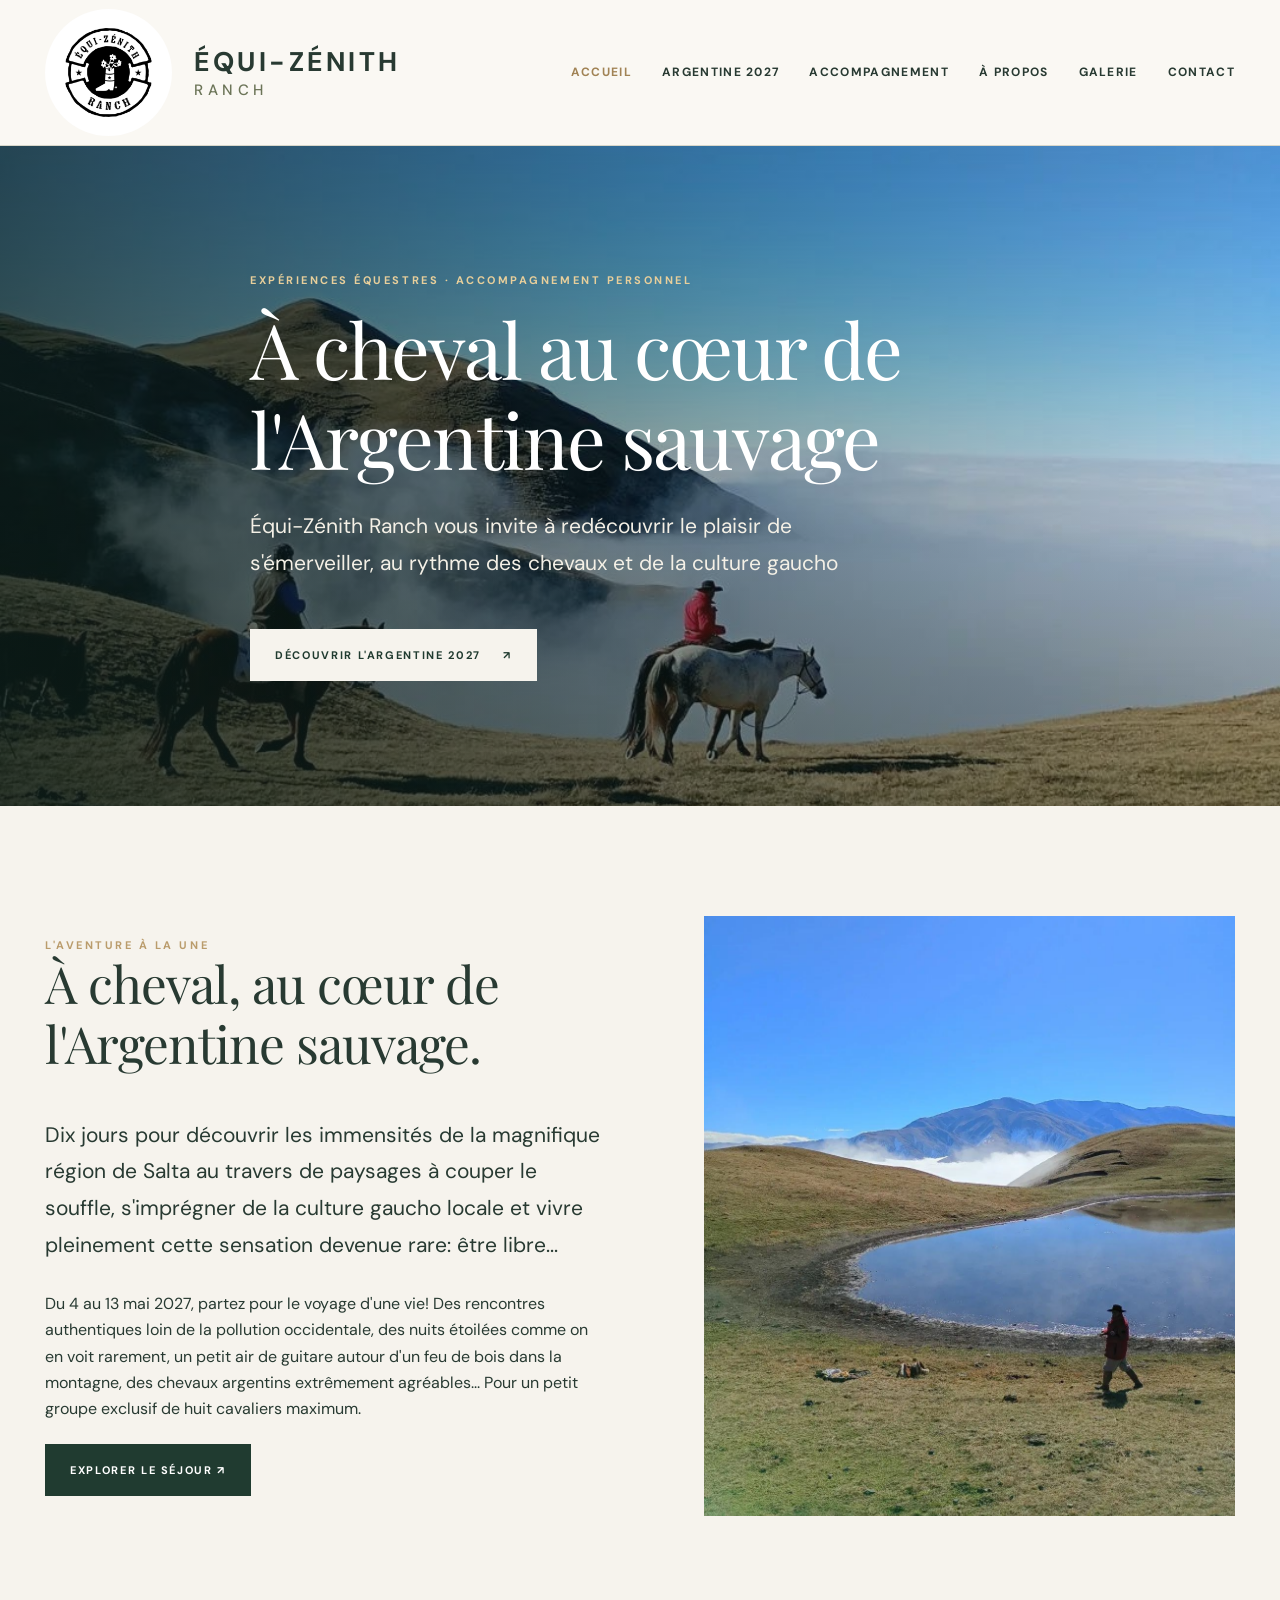
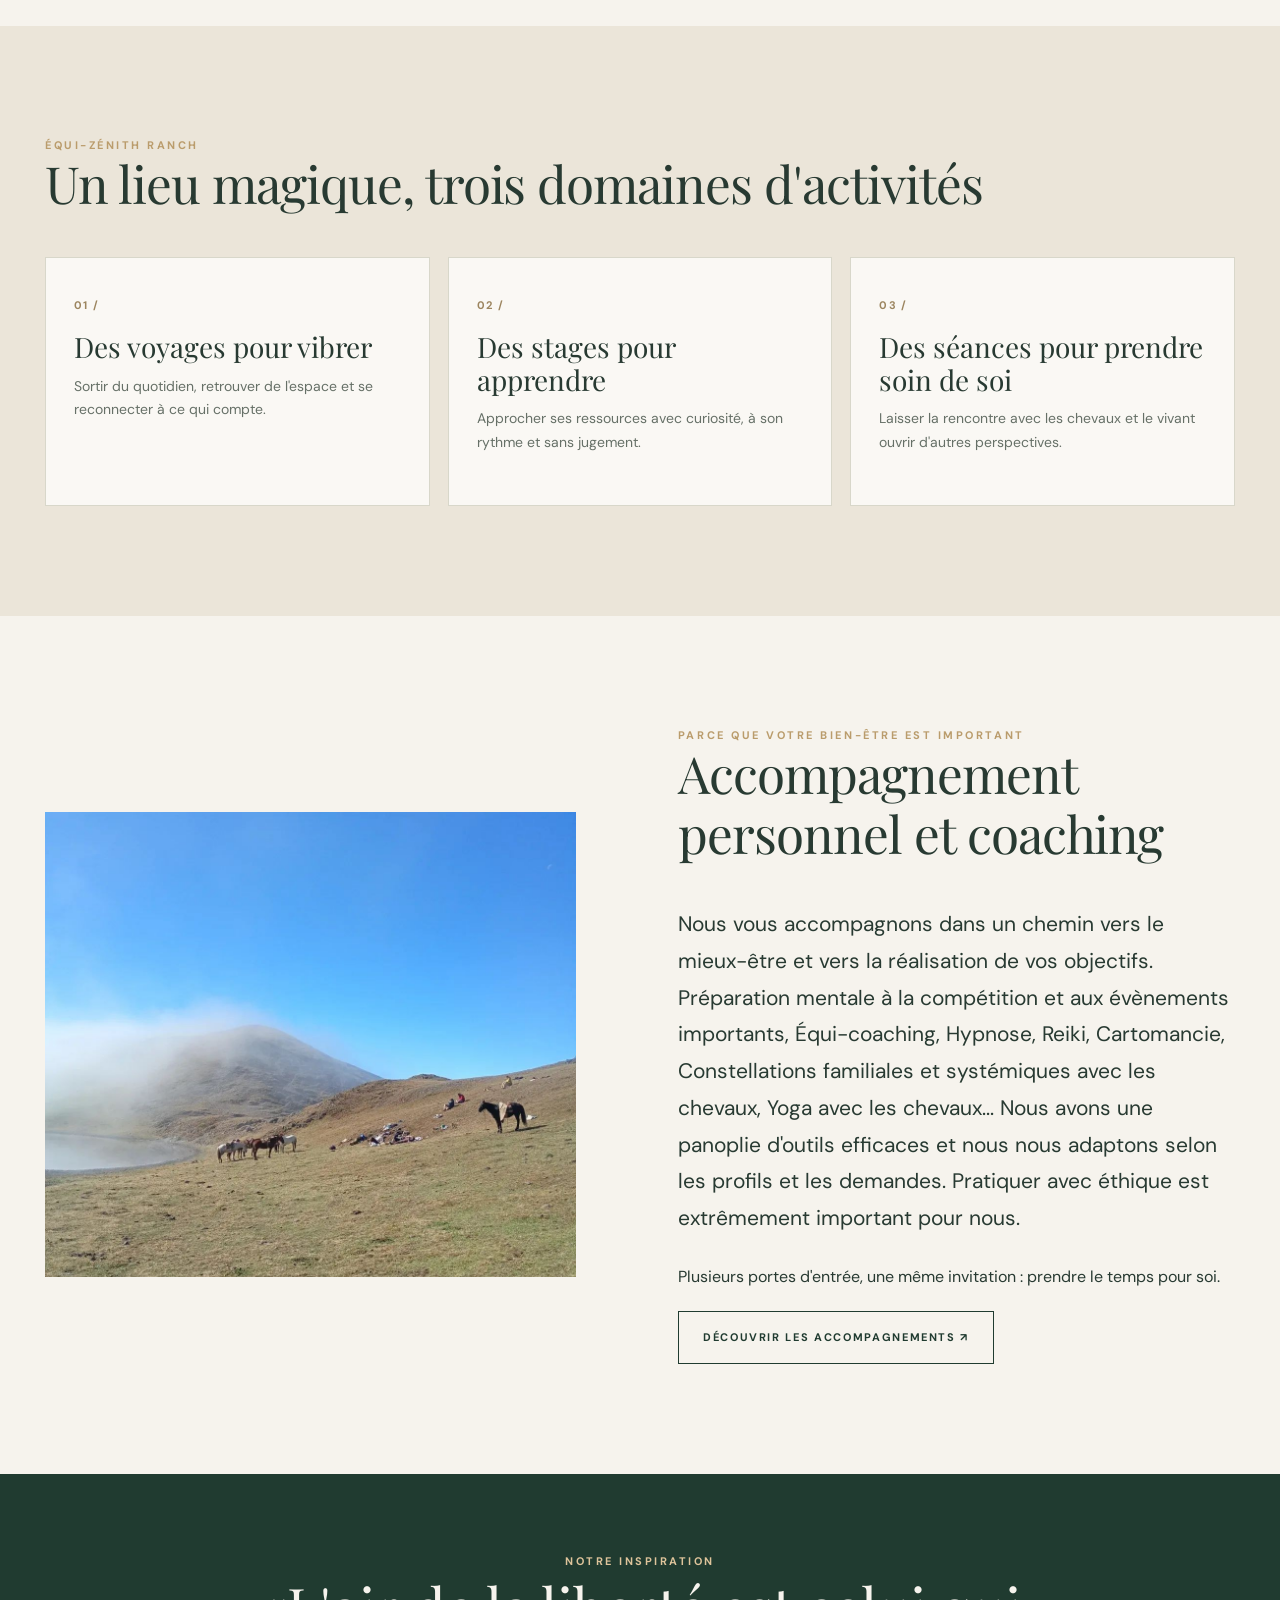
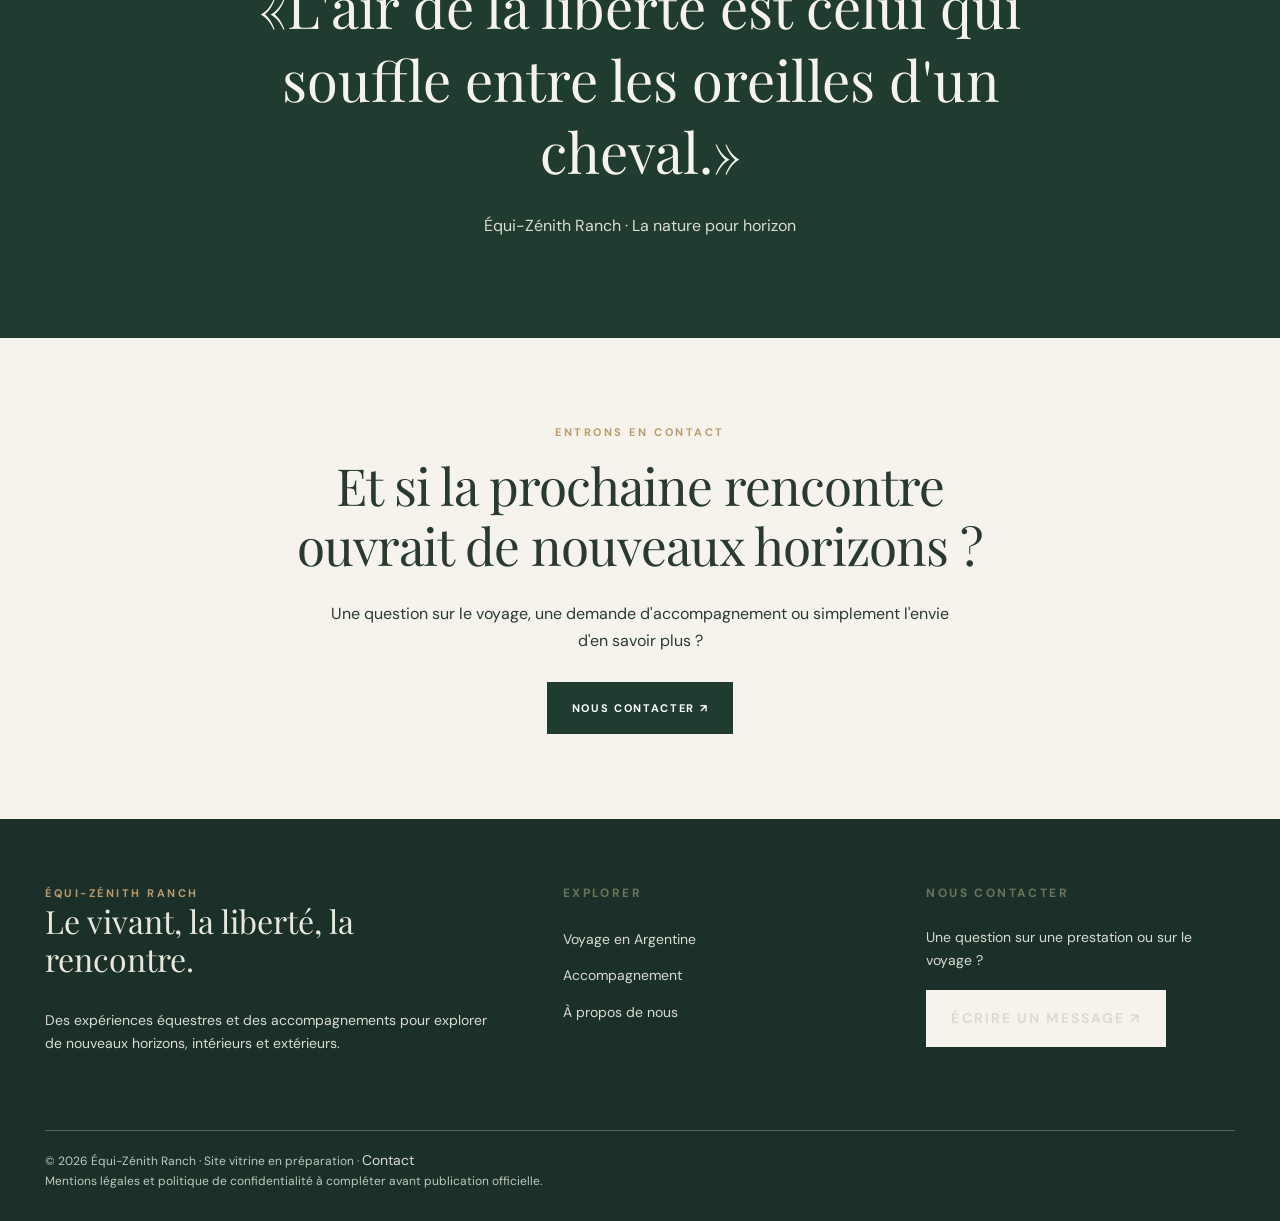
==== commit a3a2157c: "Update index.html" ====
--- a/index.html
+++ b/index.html
@@ -1,8 +1,8 @@
 <!DOCTYPE html>
 
-<html lang="fr"><head><meta charset="utf-8"/><meta content="width=device-width,initial-scale=1" name="viewport"/><meta content="#203b30" name="theme-color"/><meta content="Équi-Zénith Ranch : randonnées à cheval en Argentine, accompagnement, nature et développement personnel." name="description"/><title>Accueil | Équi-Zénith Ranch</title><meta content="Accueil" property="og:title"/><meta content="Équi-Zénith Ranch : randonnées à cheval en Argentine, accompagnement, nature et développement personnel." property="og:description"/><meta content="assets/cavaliers.jpg" property="og:image"/><link href="assets/logo.jpg" rel="icon" type="image/jpeg"/><link href="assets/style.css" rel="stylesheet"/></head><body><header class="header"><div class="shell header-inner"><a aria-label="Équi-Zénith Ranch, accueil" class="brand" href="index.html"><img alt="Logo Équi-Zénith Ranch" data-identite="logo" src="assets/logo.jpg"/><span><span data-identite="nom">ÉQUI-ZÉNITH</span><small data-identite="sous_nom">RANCH</small></span></a><button aria-expanded="false" aria-label="Ouvrir le menu" class="menu-btn">☰ Menu</button><nav aria-label="Navigation principale" class="nav"><a class="active" href="index.html">Accueil</a><a class="" href="argentine.html">Argentine 2027</a><a class="" href="accompagnement.html">Accompagnement</a><a class="" href="a-propos.html">À propos</a><a class="" href="contact.html">Contact</a></nav></div></header><main id="main"><section class="hero"><img alt="Cavaliers et chevaux sur les hauteurs de la région de Salta" class="bg" data-cms="photo_1" src="assets/cavaliers.jpg"/><div class="shell hero-content"><div class="eyebrow" data-cms="rubrique_1">Expériences équestres · Accompagnement · Nature</div><h1 data-cms="titre_principal_1">La liberté commence là où l'on se retrouve.</h1><p class="lead" data-cms="texte_1">Des montagnes argentines à la rencontre de soi, Équi-Zénith Ranch invite à renouer avec le vivant, la confiance et le plaisir de s'émerveiller.</p><a class="btn btn-light" href="argentine.html">Découvrir l'Argentine 2027 <span>↗</span></a></div></section>
+<html lang="fr"><head><meta charset="utf-8"/><meta content="width=device-width,initial-scale=1" name="viewport"/><meta content="#203b30" name="theme-color"/><meta content="Équi-Zénith Ranch : randonnées à cheval en Argentine, accompagnement, nature et développement personnel." name="description"/><title>Accueil | Équi-Zénith Ranch</title><meta content="Accueil" property="og:title"/><meta content="Équi-Zénith Ranch : randonnées à cheval en Argentine, accompagnement, nature et développement personnel." property="og:description"/><meta content="assets/cavaliers.jpg" property="og:image"/><link href="assets/logo.jpg" rel="icon" type="image/jpeg"/><link href="assets/style.css" rel="stylesheet"/></head><body><header class="header"><div class="shell header-inner"><a aria-label="Équi-Zénith Ranch, accueil" class="brand" href="index.html"><img alt="Logo Équi-Zénith Ranch" data-identite="logo" src="assets/logo.jpg"/><span><span data-identite="nom">ÉQUI-ZÉNITH</span><small data-identite="sous_nom">RANCH</small></span></a><button aria-expanded="false" aria-label="Ouvrir le menu" class="menu-btn">☰ Menu</button><nav aria-label="Navigation principale" class="nav"><a class="active" href="index.html">Accueil</a><a class="" href="argentine.html">Argentine 2027</a><a class="" href="accompagnement.html">Accompagnement</a><a class="" href="a-propos.html">À propos</a><a class="" href="galerie.html">Galerie</a><a class="" href="contact.html">Contact</a></nav></div></header><main id="main"><section class="hero"><img alt="Cavaliers et chevaux sur les hauteurs de la région de Salta" class="bg" data-cms="photo_1" src="assets/cavaliers.jpg"/><div class="shell hero-content"><div class="eyebrow" data-cms="rubrique_1">Expériences équestres · Accompagnement · Nature</div><h1 data-cms="titre_principal_1">La liberté commence là où l'on se retrouve.</h1><p class="lead" data-cms="texte_1">Des montagnes argentines à la rencontre de soi, Équi-Zénith Ranch invite à renouer avec le vivant, la confiance et le plaisir de s'émerveiller.</p><a class="btn btn-light" href="argentine.html">Découvrir l'Argentine 2027 <span>↗</span></a></div></section>
 <section class="section"><div class="shell split"><div><div class="eyebrow" data-cms="rubrique_2">L'aventure à la une</div><h2 data-cms="titre_1">À cheval, au cœur de l'Argentine sauvage.</h2><p class="lead" data-cms="texte_2">Dix jours pour découvrir la culture gaucho, les immensités de Salta et cette sensation rare : être pleinement vivant.</p><p data-cms="texte_3">Du 10 au 19 mai 2027, partez pour huit jours d'équitation en montagne, entre paysages changeants, rencontres authentiques et nuits sous les étoiles. Un petit groupe de huit cavaliers maximum.</p><a class="btn" href="argentine.html">Explorer le séjour ↗</a></div><figure><img alt="Lagune de montagne et sommets argentins" class="photo" data-cms="photo_2" src="assets/lagune.jpg"/></figure></div></section>
 <section class="section light"><div class="shell"><div class="eyebrow" data-cms="rubrique_3">Notre univers</div><h2 data-cms="titre_2">Un lieu pour explorer,<br/>ressentir, grandir.</h2><div class="feature-grid"><article class="feature-card"><span class="feature-number">01 /</span><h3 data-cms="sous_titre_1">Liberté</h3><p data-cms="texte_4">Sortir du quotidien, retrouver de l'espace et se reconnecter à ce qui compte.</p></article><article class="feature-card"><span class="feature-number">02 /</span><h3 data-cms="sous_titre_2">Confiance</h3><p data-cms="texte_5">Approcher ses ressources avec curiosité, à son rythme et sans jugement.</p></article><article class="feature-card"><span class="feature-number">03 /</span><h3 data-cms="sous_titre_3">Nature</h3><p data-cms="texte_6">Laisser la rencontre avec les chevaux et le vivant ouvrir d'autres perspectives.</p></article></div></div></section>
 <section class="section"><div class="shell split reverse"><figure><img alt="Chevaux paisibles sur les plateaux argentins" class="photo photo-short" data-cms="photo_3" src="assets/chevaux.jpg"/></figure><div><div class="eyebrow" data-cms="rubrique_4">Accompagnement</div><h2 data-cms="titre_3">Grandir à sa manière.</h2><p class="lead" data-cms="texte_7">Préparation mentale, hypnose, Reiki, cartomancie, équi-coaching, constellations familiales et systémiques avec les chevaux, yoga avec les chevaux.</p><p data-cms="texte_8">Plusieurs portes d'entrée, une même invitation : prendre le temps de mieux se connaître et d'avancer avec confiance.</p><a class="btn btn-outline" href="accompagnement.html">Découvrir les accompagnements ↗</a></div></div></section>
 <section class="section-sm deep"><div class="shell quote"><div class="eyebrow" data-cms="rubrique_5">Notre inspiration</div><q data-cms="citation_1">L'air de la liberté est celui qui souffle entre les oreilles d'un cheval.</q><p data-cms="texte_9" style="margin-top:25px">Équi-Zénith Ranch · La nature pour horizon</p></div></section>
-<section class="prefooter"><div class="shell"><div class="eyebrow" data-cms="rubrique_6">Entrons en contact</div><h2 data-cms="titre_4">Et si la prochaine rencontre ouvrait de nouveaux horizons ?</h2><p data-cms="texte_10">Une question sur le voyage, une demande d'accompagnement ou simplement l'envie d'en savoir plus ?</p><a class="btn" href="contact.html">Nous contacter ↗</a></div></section></main><footer class="footer"><div class="shell"><div class="footer-grid"><div><div class="eyebrow">ÉQUI-ZÉNITH RANCH</div><h3>Le vivant, la liberté, la rencontre.</h3><p>Des expériences équestres et des accompagnements pour explorer de nouveaux horizons, intérieurs et extérieurs.</p></div><div><div class="smalltitle">Explorer</div><ul><li><a href="argentine.html">Voyage en Argentine</a></li><li><a href="accompagnement.html">Accompagnement</a></li><li><a href="a-propos.html">À propos de nous</a></li></ul></div><div><div class="smalltitle">Nous contacter</div><p>Une question sur une prestation ou sur le voyage ?</p><a class="btn btn-light" href="contact.html">Écrire un message ↗</a></div></div><div class="footnote">© 2026 Équi-Zénith Ranch · Site vitrine en préparation · <a href="contact.html">Contact</a><br/>Mentions légales et politique de confidentialité à compléter avant publication officielle.</div></div></footer><script defer="" src="assets/main.js"></script><script defer="True" src="/assets/content-loader.js"></script></body></html>+<section class="prefooter"><div class="shell"><div class="eyebrow" data-cms="rubrique_6">Entrons en contact</div><h2 data-cms="titre_4">Et si la prochaine rencontre ouvrait de nouveaux horizons ?</h2><p data-cms="texte_10">Une question sur le voyage, une demande d'accompagnement ou simplement l'envie d'en savoir plus ?</p><a class="btn" href="contact.html">Nous contacter ↗</a></div></section></main><footer class="footer"><div class="shell"><div class="footer-grid"><div><div class="eyebrow">ÉQUI-ZÉNITH RANCH</div><h3>Le vivant, la liberté, la rencontre.</h3><p>Des expériences équestres et des accompagnements pour explorer de nouveaux horizons, intérieurs et extérieurs.</p></div><div><div class="smalltitle">Explorer</div><ul><li><a href="argentine.html">Voyage en Argentine</a></li><li><a href="accompagnement.html">Accompagnement</a></li><li><a href="a-propos.html">À propos de nous</a></li></ul></div><div><div class="smalltitle">Nous contacter</div><p>Une question sur une prestation ou sur le voyage ?</p><a class="btn btn-light" href="contact.html">Écrire un message ↗</a></div></div><div class="footnote">© 2026 Équi-Zénith Ranch · Site vitrine en préparation · <a href="contact.html">Contact</a><br/>Mentions légales et politique de confidentialité à compléter avant publication officielle.</div></div></footer><script defer="" src="assets/main.js"></script><script defer="True" src="/assets/content-loader.js"></script></body></html>
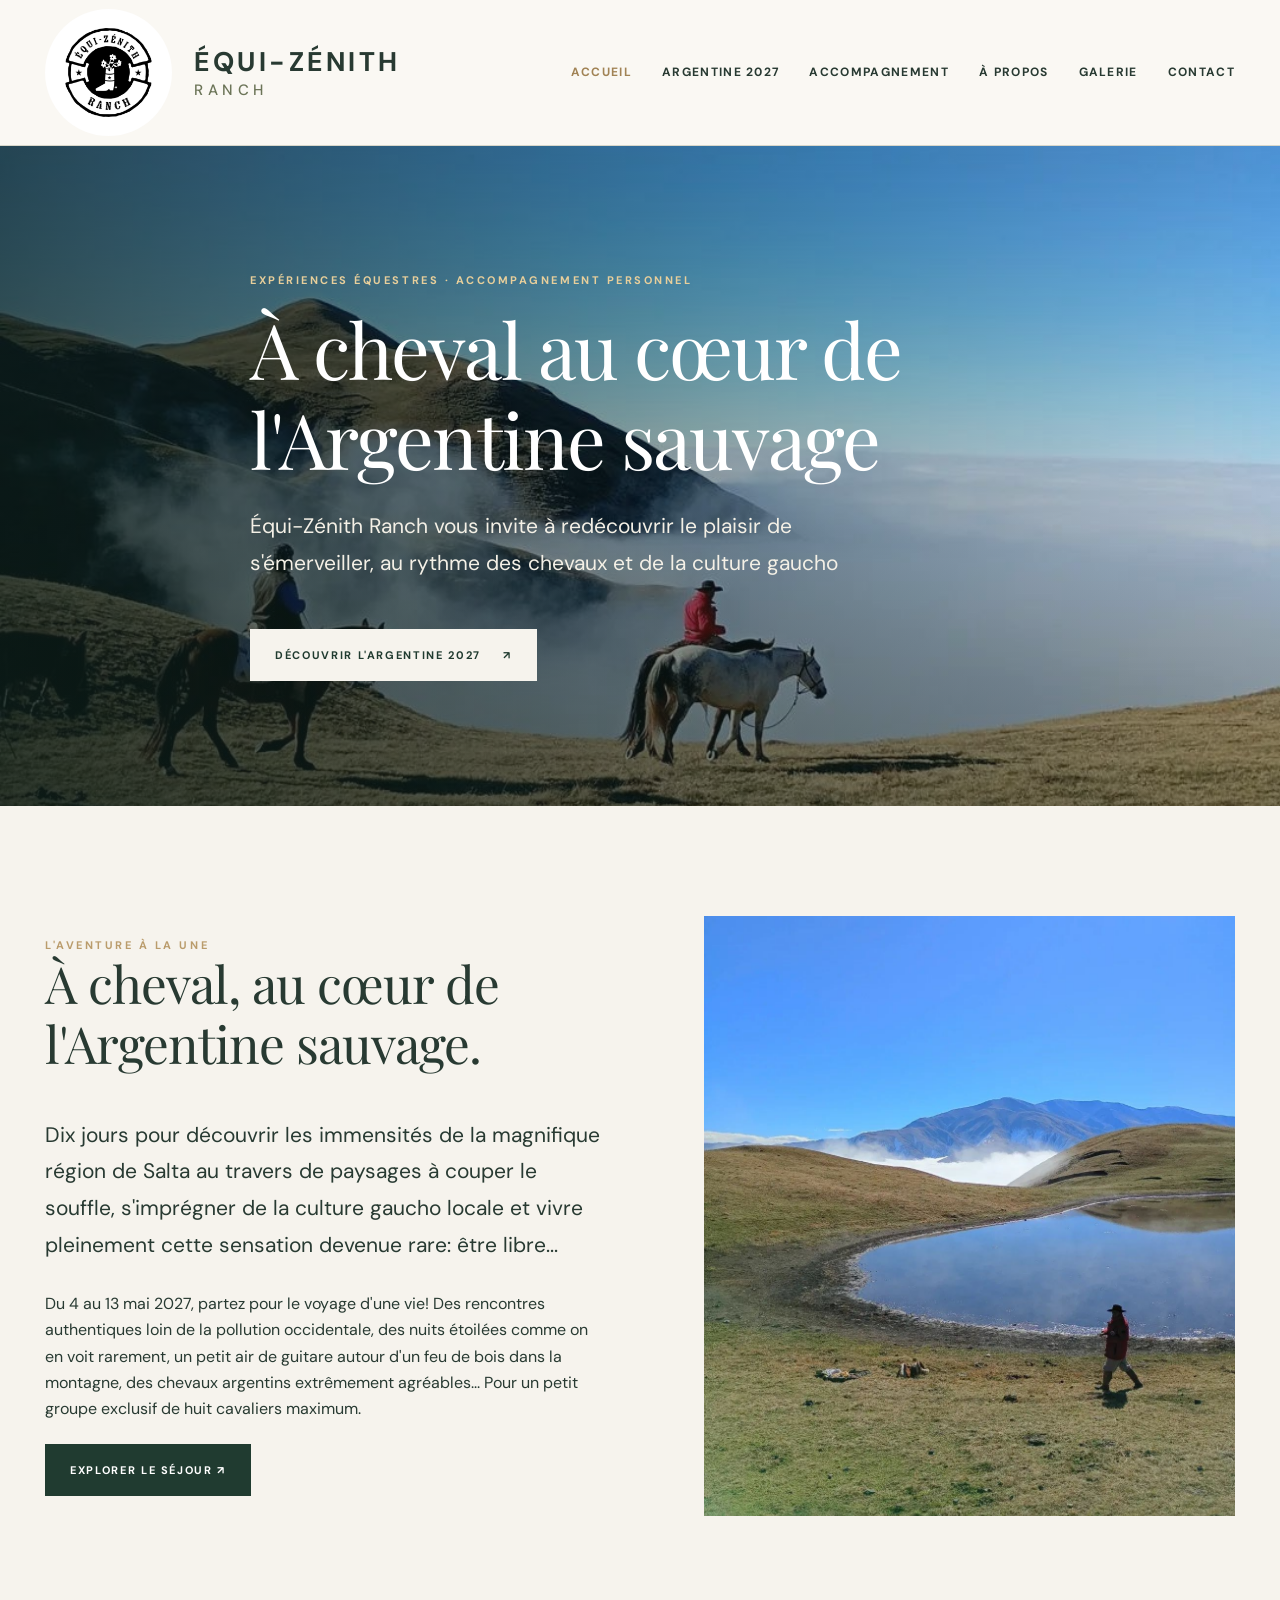
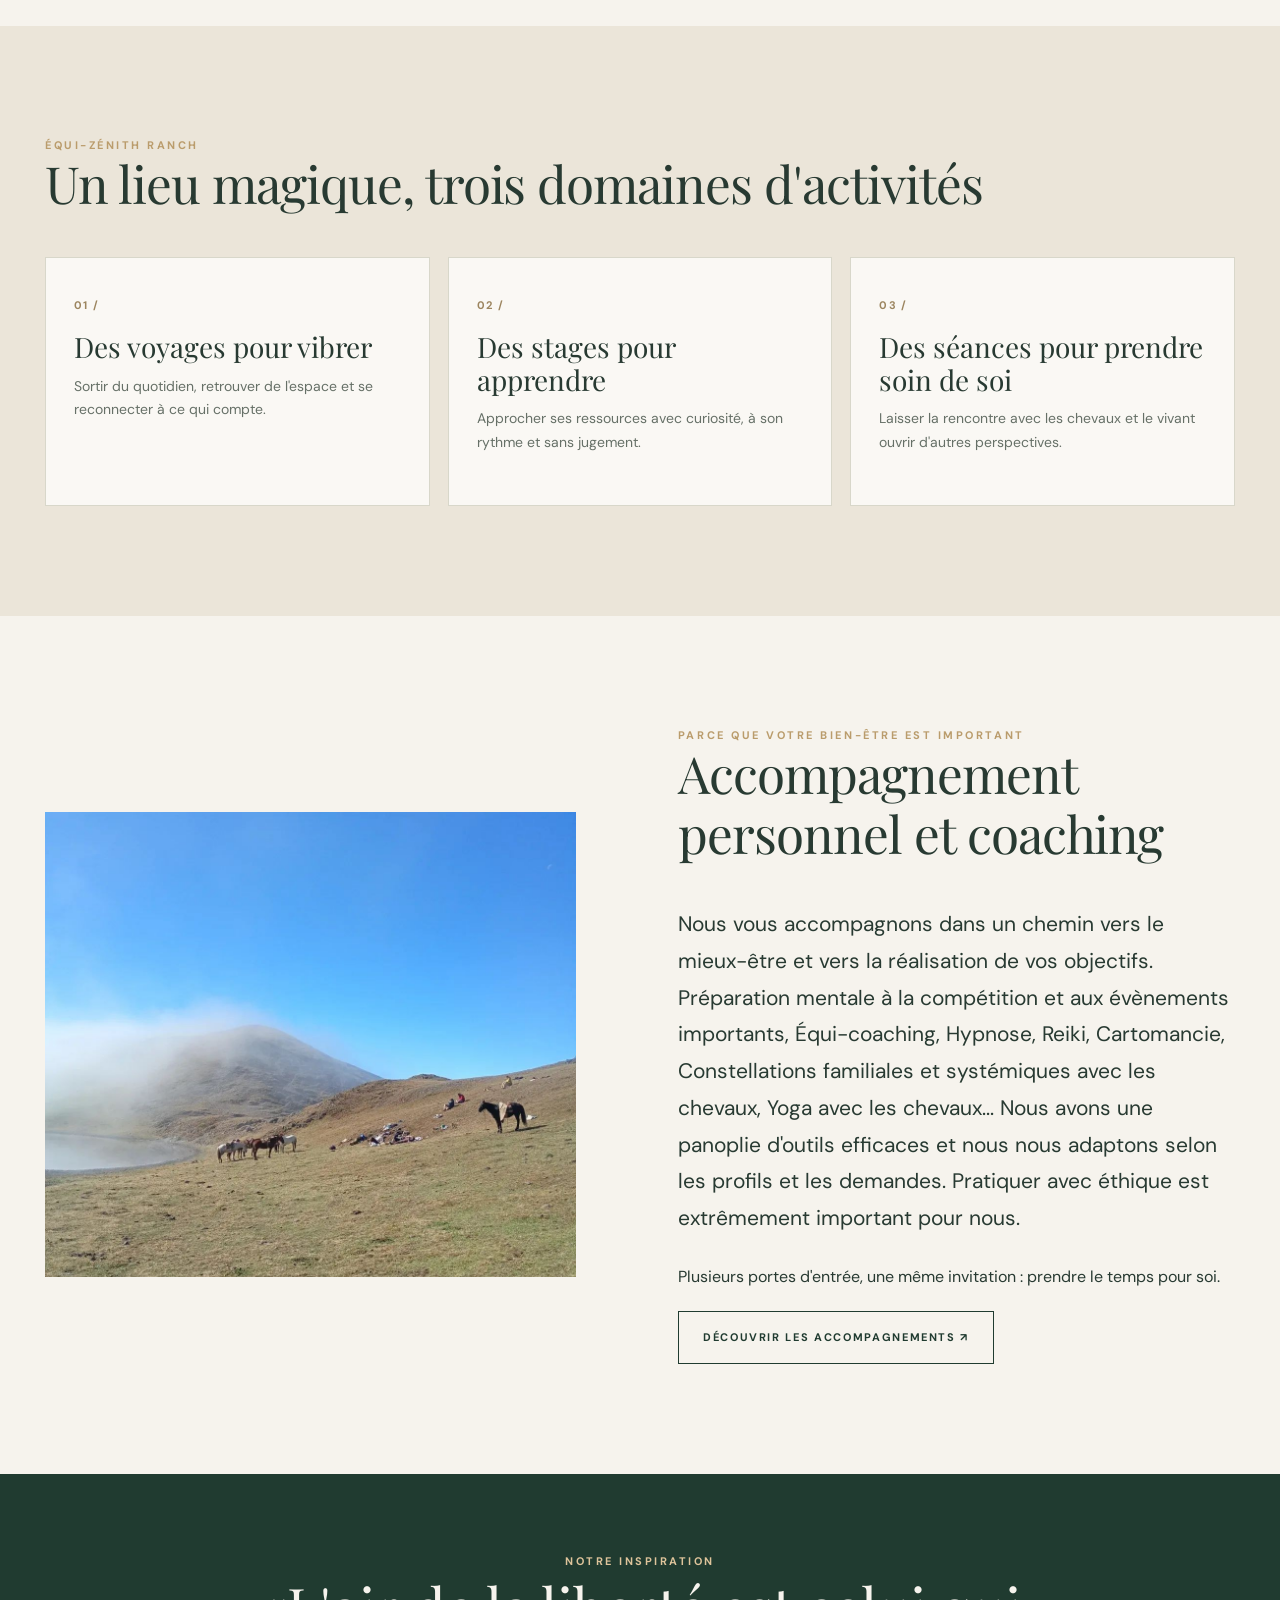
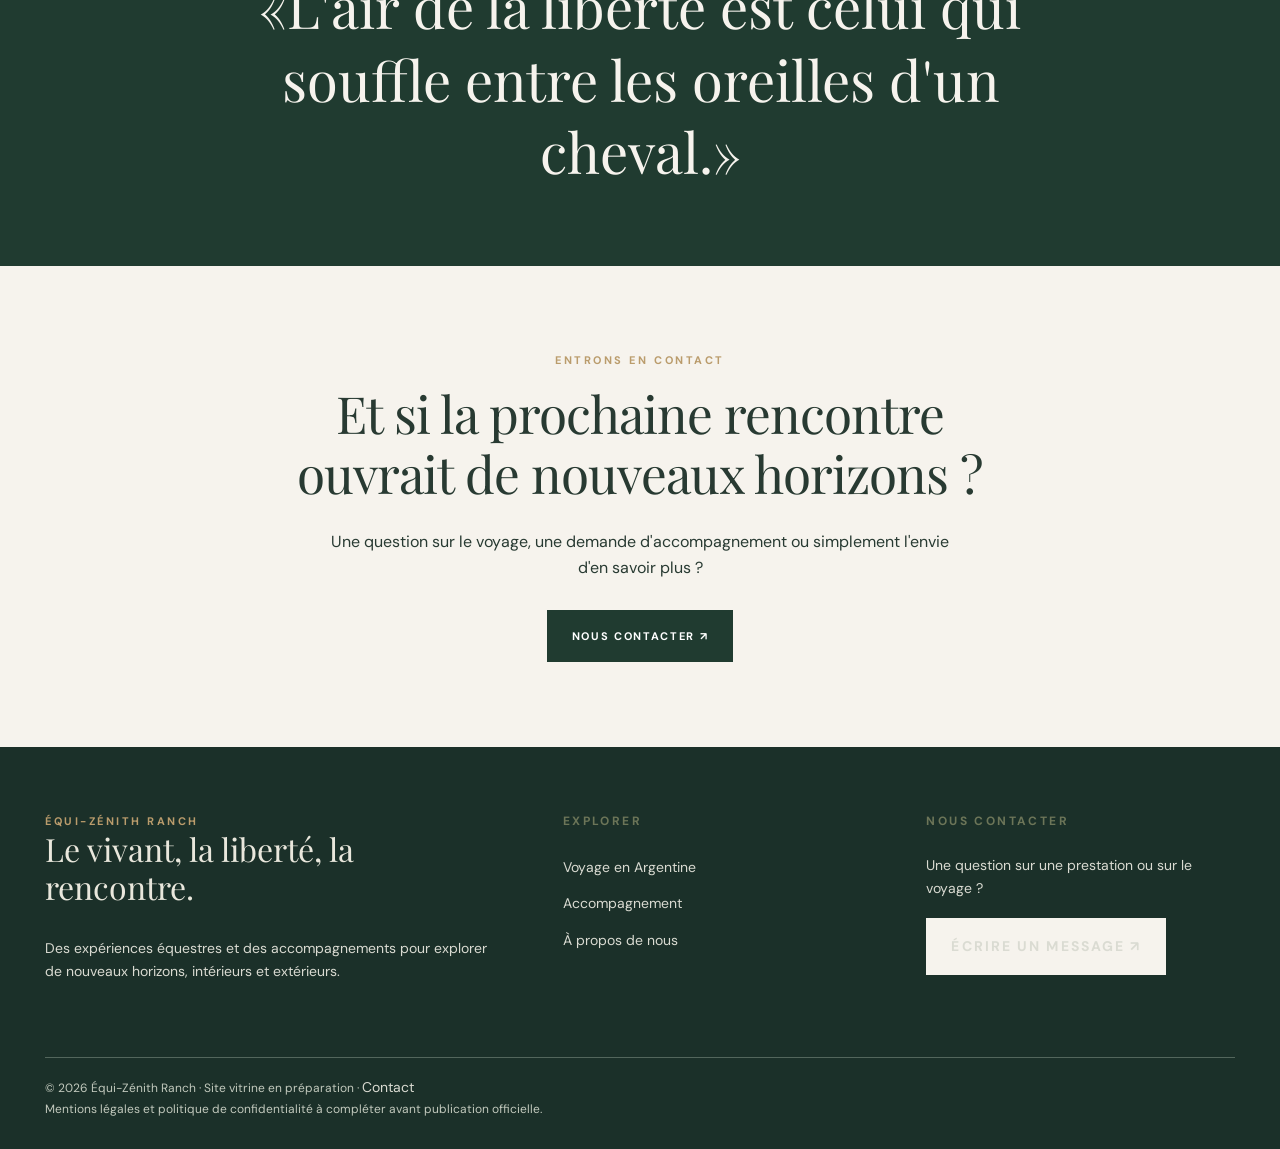
==== commit 0d13525c: "Update index.html" ====
--- a/index.html
+++ b/index.html
@@ -4,5 +4,5 @@
 <section class="section"><div class="shell split"><div><div class="eyebrow" data-cms="rubrique_2">L'aventure à la une</div><h2 data-cms="titre_1">À cheval, au cœur de l'Argentine sauvage.</h2><p class="lead" data-cms="texte_2">Dix jours pour découvrir la culture gaucho, les immensités de Salta et cette sensation rare : être pleinement vivant.</p><p data-cms="texte_3">Du 10 au 19 mai 2027, partez pour huit jours d'équitation en montagne, entre paysages changeants, rencontres authentiques et nuits sous les étoiles. Un petit groupe de huit cavaliers maximum.</p><a class="btn" href="argentine.html">Explorer le séjour ↗</a></div><figure><img alt="Lagune de montagne et sommets argentins" class="photo" data-cms="photo_2" src="assets/lagune.jpg"/></figure></div></section>
 <section class="section light"><div class="shell"><div class="eyebrow" data-cms="rubrique_3">Notre univers</div><h2 data-cms="titre_2">Un lieu pour explorer,<br/>ressentir, grandir.</h2><div class="feature-grid"><article class="feature-card"><span class="feature-number">01 /</span><h3 data-cms="sous_titre_1">Liberté</h3><p data-cms="texte_4">Sortir du quotidien, retrouver de l'espace et se reconnecter à ce qui compte.</p></article><article class="feature-card"><span class="feature-number">02 /</span><h3 data-cms="sous_titre_2">Confiance</h3><p data-cms="texte_5">Approcher ses ressources avec curiosité, à son rythme et sans jugement.</p></article><article class="feature-card"><span class="feature-number">03 /</span><h3 data-cms="sous_titre_3">Nature</h3><p data-cms="texte_6">Laisser la rencontre avec les chevaux et le vivant ouvrir d'autres perspectives.</p></article></div></div></section>
 <section class="section"><div class="shell split reverse"><figure><img alt="Chevaux paisibles sur les plateaux argentins" class="photo photo-short" data-cms="photo_3" src="assets/chevaux.jpg"/></figure><div><div class="eyebrow" data-cms="rubrique_4">Accompagnement</div><h2 data-cms="titre_3">Grandir à sa manière.</h2><p class="lead" data-cms="texte_7">Préparation mentale, hypnose, Reiki, cartomancie, équi-coaching, constellations familiales et systémiques avec les chevaux, yoga avec les chevaux.</p><p data-cms="texte_8">Plusieurs portes d'entrée, une même invitation : prendre le temps de mieux se connaître et d'avancer avec confiance.</p><a class="btn btn-outline" href="accompagnement.html">Découvrir les accompagnements ↗</a></div></div></section>
-<section class="section-sm deep"><div class="shell quote"><div class="eyebrow" data-cms="rubrique_5">Notre inspiration</div><q data-cms="citation_1">L'air de la liberté est celui qui souffle entre les oreilles d'un cheval.</q><p data-cms="texte_9" style="margin-top:25px">Équi-Zénith Ranch · La nature pour horizon</p></div></section>
+<section class="section-sm deep"><div class="shell quote"><div class="eyebrow" data-cms="rubrique_5">Notre inspiration</div><q data-cms="citation_1">L'air de la liberté est celui qui souffle entre les oreilles d'un cheval.</q></div></section>
 <section class="prefooter"><div class="shell"><div class="eyebrow" data-cms="rubrique_6">Entrons en contact</div><h2 data-cms="titre_4">Et si la prochaine rencontre ouvrait de nouveaux horizons ?</h2><p data-cms="texte_10">Une question sur le voyage, une demande d'accompagnement ou simplement l'envie d'en savoir plus ?</p><a class="btn" href="contact.html">Nous contacter ↗</a></div></section></main><footer class="footer"><div class="shell"><div class="footer-grid"><div><div class="eyebrow">ÉQUI-ZÉNITH RANCH</div><h3>Le vivant, la liberté, la rencontre.</h3><p>Des expériences équestres et des accompagnements pour explorer de nouveaux horizons, intérieurs et extérieurs.</p></div><div><div class="smalltitle">Explorer</div><ul><li><a href="argentine.html">Voyage en Argentine</a></li><li><a href="accompagnement.html">Accompagnement</a></li><li><a href="a-propos.html">À propos de nous</a></li></ul></div><div><div class="smalltitle">Nous contacter</div><p>Une question sur une prestation ou sur le voyage ?</p><a class="btn btn-light" href="contact.html">Écrire un message ↗</a></div></div><div class="footnote">© 2026 Équi-Zénith Ranch · Site vitrine en préparation · <a href="contact.html">Contact</a><br/>Mentions légales et politique de confidentialité à compléter avant publication officielle.</div></div></footer><script defer="" src="assets/main.js"></script><script defer="True" src="/assets/content-loader.js"></script></body></html>
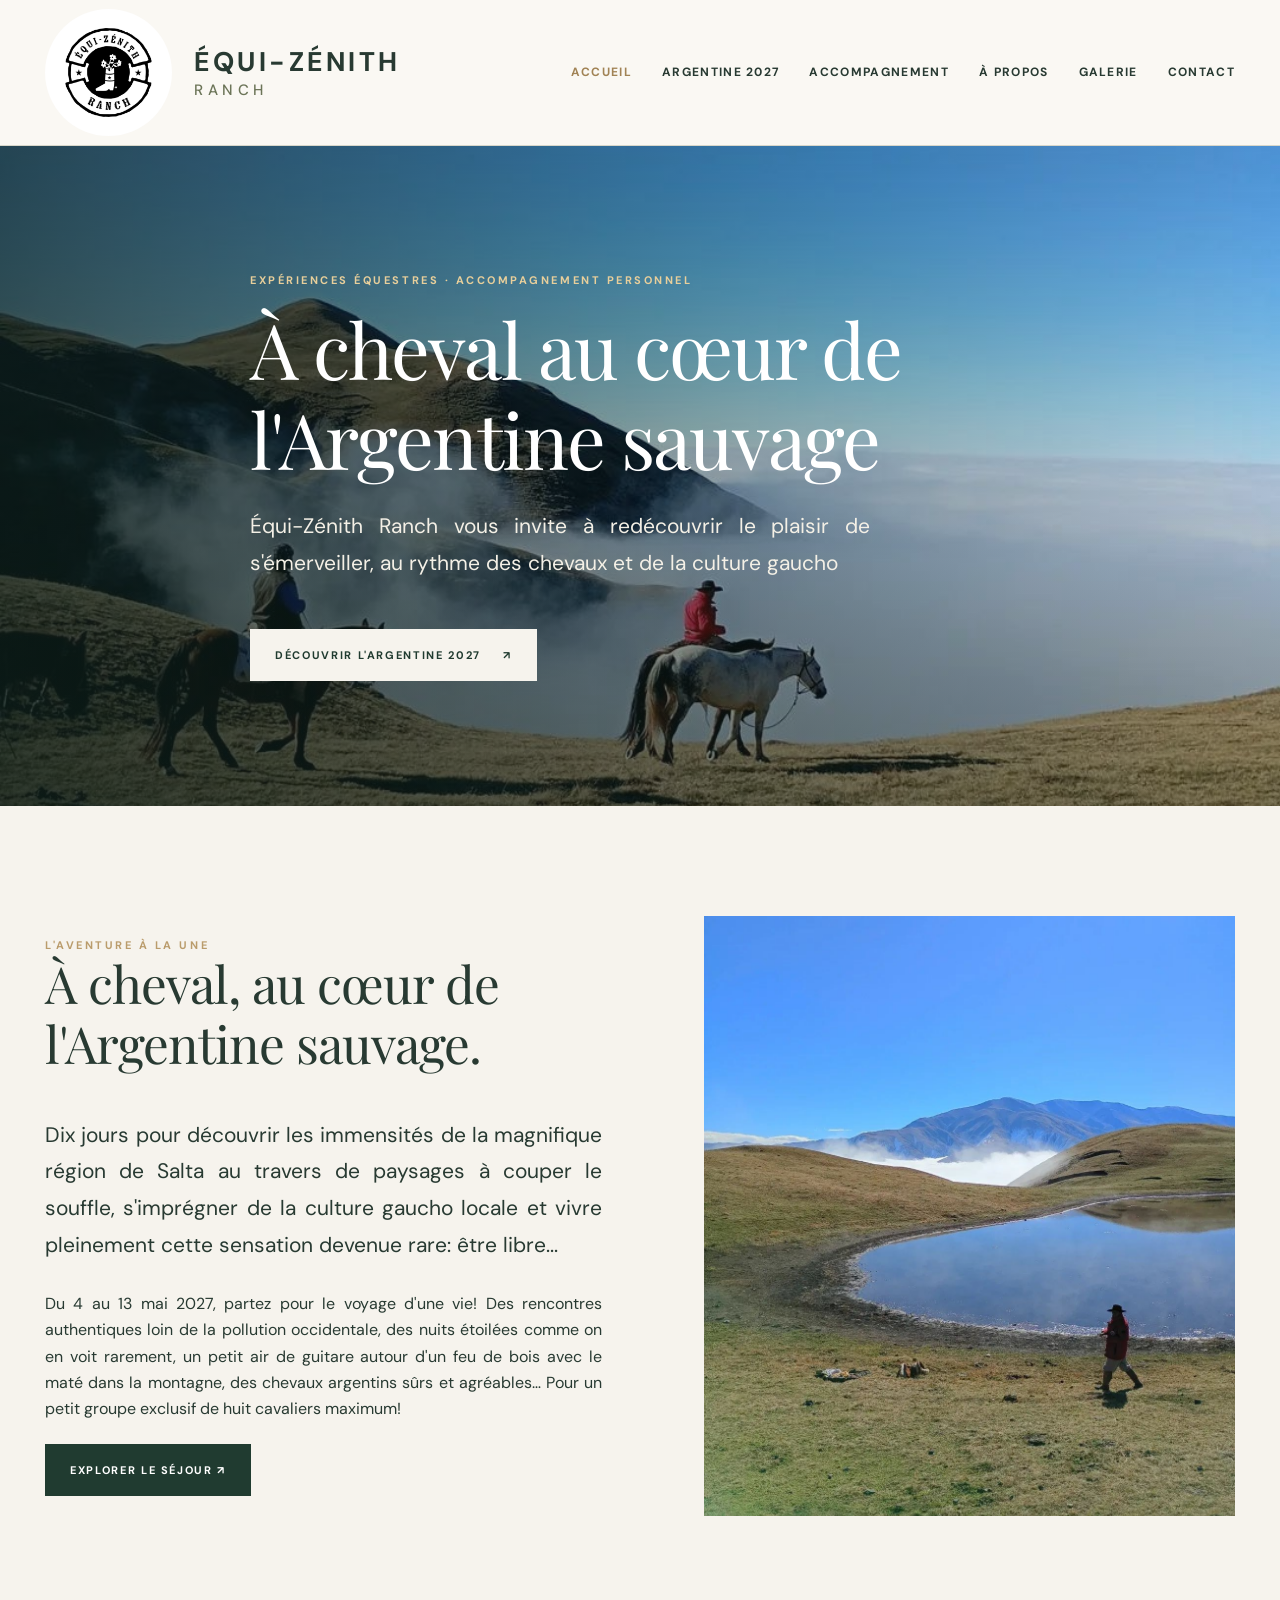
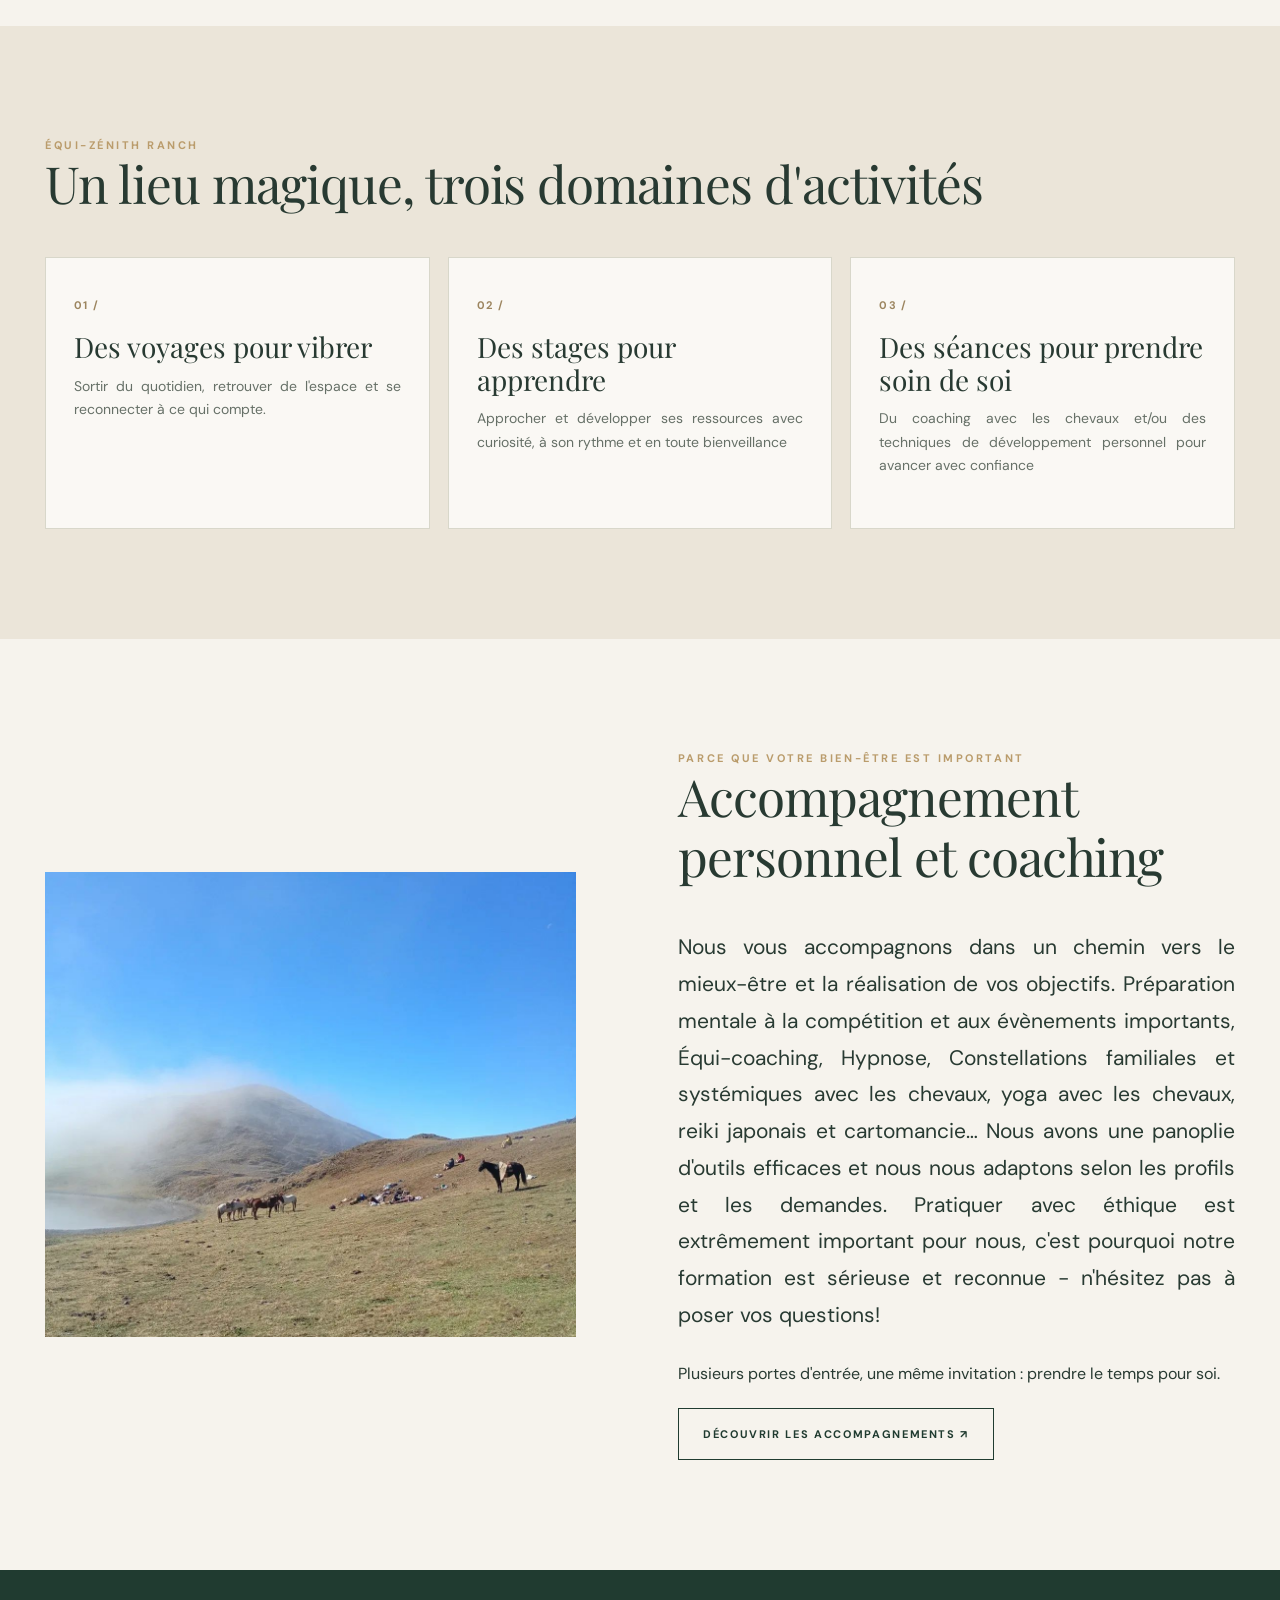
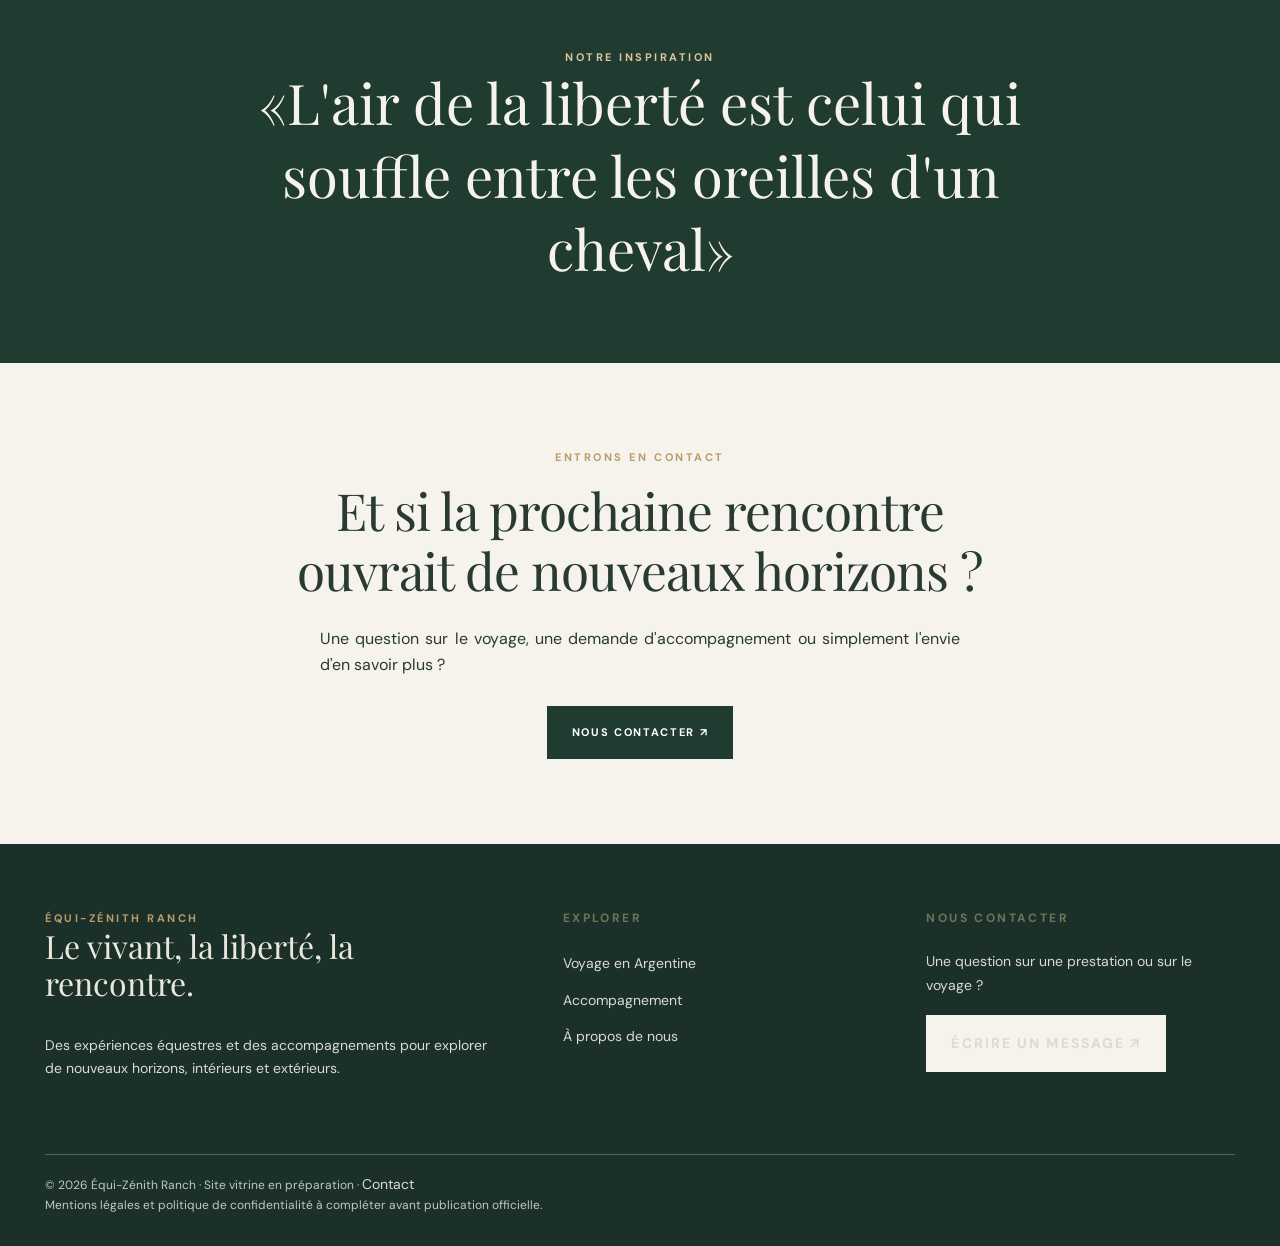
==== commit a846d172: "Update index.html" ====
--- a/index.html
+++ b/index.html
@@ -1,6 +1,6 @@
 <!DOCTYPE html>
 
-<html lang="fr"><head><meta charset="utf-8"/><meta content="width=device-width,initial-scale=1" name="viewport"/><meta content="#203b30" name="theme-color"/><meta content="Équi-Zénith Ranch : randonnées à cheval en Argentine, accompagnement, nature et développement personnel." name="description"/><title>Accueil | Équi-Zénith Ranch</title><meta content="Accueil" property="og:title"/><meta content="Équi-Zénith Ranch : randonnées à cheval en Argentine, accompagnement, nature et développement personnel." property="og:description"/><meta content="assets/cavaliers.jpg" property="og:image"/><link href="assets/logo.jpg" rel="icon" type="image/jpeg"/><link href="assets/style.css" rel="stylesheet"/></head><body><header class="header"><div class="shell header-inner"><a aria-label="Équi-Zénith Ranch, accueil" class="brand" href="index.html"><img alt="Logo Équi-Zénith Ranch" data-identite="logo" src="assets/logo.jpg"/><span><span data-identite="nom">ÉQUI-ZÉNITH</span><small data-identite="sous_nom">RANCH</small></span></a><button aria-expanded="false" aria-label="Ouvrir le menu" class="menu-btn">☰ Menu</button><nav aria-label="Navigation principale" class="nav"><a class="active" href="index.html">Accueil</a><a class="" href="argentine.html">Argentine 2027</a><a class="" href="accompagnement.html">Accompagnement</a><a class="" href="a-propos.html">À propos</a><a class="" href="galerie.html">Galerie</a><a class="" href="contact.html">Contact</a></nav></div></header><main id="main"><section class="hero"><img alt="Cavaliers et chevaux sur les hauteurs de la région de Salta" class="bg" data-cms="photo_1" src="assets/cavaliers.jpg"/><div class="shell hero-content"><div class="eyebrow" data-cms="rubrique_1">Expériences équestres · Accompagnement · Nature</div><h1 data-cms="titre_principal_1">La liberté commence là où l'on se retrouve.</h1><p class="lead" data-cms="texte_1">Des montagnes argentines à la rencontre de soi, Équi-Zénith Ranch invite à renouer avec le vivant, la confiance et le plaisir de s'émerveiller.</p><a class="btn btn-light" href="argentine.html">Découvrir l'Argentine 2027 <span>↗</span></a></div></section>
+<html lang="fr"><head><meta charset="utf-8"/><meta content="width=device-width,initial-scale=1" name="viewport"/><meta content="#203b30" name="theme-color"/><meta content="Équi-Zénith Ranch : randonnées à cheval en Argentine, accompagnement, nature et développement personnel." name="description"/><title>Accueil | Équi-Zénith Ranch</title><meta content="Accueil" property="og:title"/><meta content="Équi-Zénith Ranch : randonnées à cheval en Argentine, accompagnement, nature et développement personnel." property="og:description"/><meta content="assets/cavaliers.jpg" property="og:image"/><link href="assets/logo.jpg" rel="icon" type="image/jpeg"/><link href="assets/style.css" rel="stylesheet"/><style> main p {   text-align: justify;   hyphens: auto; } </style> </head><body><header class="header"><div class="shell header-inner"><a aria-label="Équi-Zénith Ranch, accueil" class="brand" href="index.html"><img alt="Logo Équi-Zénith Ranch" data-identite="logo" src="assets/logo.jpg"/><span><span data-identite="nom">ÉQUI-ZÉNITH</span><small data-identite="sous_nom">RANCH</small></span></a><button aria-expanded="false" aria-label="Ouvrir le menu" class="menu-btn">☰ Menu</button><nav aria-label="Navigation principale" class="nav"><a class="active" href="index.html">Accueil</a><a class="" href="argentine.html">Argentine 2027</a><a class="" href="accompagnement.html">Accompagnement</a><a class="" href="a-propos.html">À propos</a><a class="" href="galerie.html">Galerie</a><a class="" href="contact.html">Contact</a></nav></div></header><main id="main"><section class="hero"><img alt="Cavaliers et chevaux sur les hauteurs de la région de Salta" class="bg" data-cms="photo_1" src="assets/cavaliers.jpg"/><div class="shell hero-content"><div class="eyebrow" data-cms="rubrique_1">Expériences équestres · Accompagnement · Nature</div><h1 data-cms="titre_principal_1">La liberté commence là où l'on se retrouve.</h1><p class="lead" data-cms="texte_1">Des montagnes argentines à la rencontre de soi, Équi-Zénith Ranch invite à renouer avec le vivant, la confiance et le plaisir de s'émerveiller.</p><a class="btn btn-light" href="argentine.html">Découvrir l'Argentine 2027 <span>↗</span></a></div></section>
 <section class="section"><div class="shell split"><div><div class="eyebrow" data-cms="rubrique_2">L'aventure à la une</div><h2 data-cms="titre_1">À cheval, au cœur de l'Argentine sauvage.</h2><p class="lead" data-cms="texte_2">Dix jours pour découvrir la culture gaucho, les immensités de Salta et cette sensation rare : être pleinement vivant.</p><p data-cms="texte_3">Du 10 au 19 mai 2027, partez pour huit jours d'équitation en montagne, entre paysages changeants, rencontres authentiques et nuits sous les étoiles. Un petit groupe de huit cavaliers maximum.</p><a class="btn" href="argentine.html">Explorer le séjour ↗</a></div><figure><img alt="Lagune de montagne et sommets argentins" class="photo" data-cms="photo_2" src="assets/lagune.jpg"/></figure></div></section>
 <section class="section light"><div class="shell"><div class="eyebrow" data-cms="rubrique_3">Notre univers</div><h2 data-cms="titre_2">Un lieu pour explorer,<br/>ressentir, grandir.</h2><div class="feature-grid"><article class="feature-card"><span class="feature-number">01 /</span><h3 data-cms="sous_titre_1">Liberté</h3><p data-cms="texte_4">Sortir du quotidien, retrouver de l'espace et se reconnecter à ce qui compte.</p></article><article class="feature-card"><span class="feature-number">02 /</span><h3 data-cms="sous_titre_2">Confiance</h3><p data-cms="texte_5">Approcher ses ressources avec curiosité, à son rythme et sans jugement.</p></article><article class="feature-card"><span class="feature-number">03 /</span><h3 data-cms="sous_titre_3">Nature</h3><p data-cms="texte_6">Laisser la rencontre avec les chevaux et le vivant ouvrir d'autres perspectives.</p></article></div></div></section>
 <section class="section"><div class="shell split reverse"><figure><img alt="Chevaux paisibles sur les plateaux argentins" class="photo photo-short" data-cms="photo_3" src="assets/chevaux.jpg"/></figure><div><div class="eyebrow" data-cms="rubrique_4">Accompagnement</div><h2 data-cms="titre_3">Grandir à sa manière.</h2><p class="lead" data-cms="texte_7">Préparation mentale, hypnose, Reiki, cartomancie, équi-coaching, constellations familiales et systémiques avec les chevaux, yoga avec les chevaux.</p><p data-cms="texte_8">Plusieurs portes d'entrée, une même invitation : prendre le temps de mieux se connaître et d'avancer avec confiance.</p><a class="btn btn-outline" href="accompagnement.html">Découvrir les accompagnements ↗</a></div></div></section>
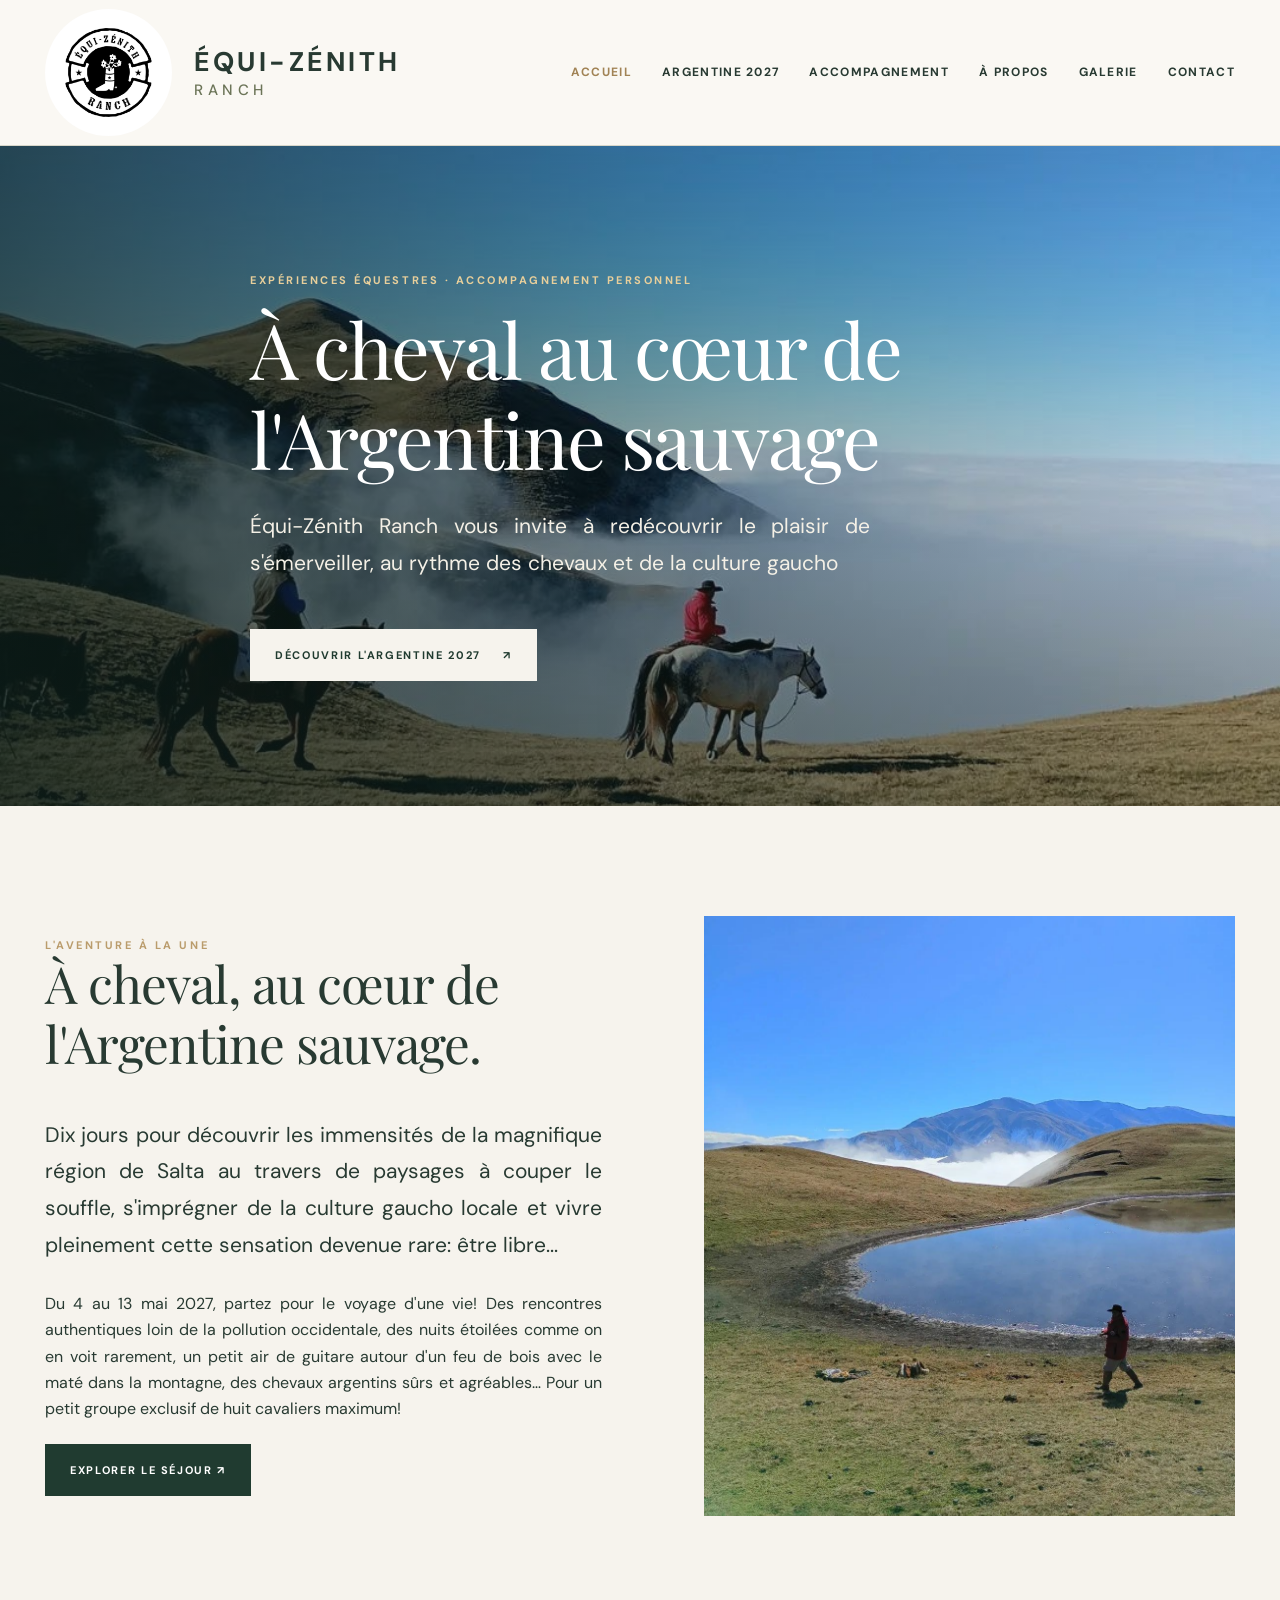
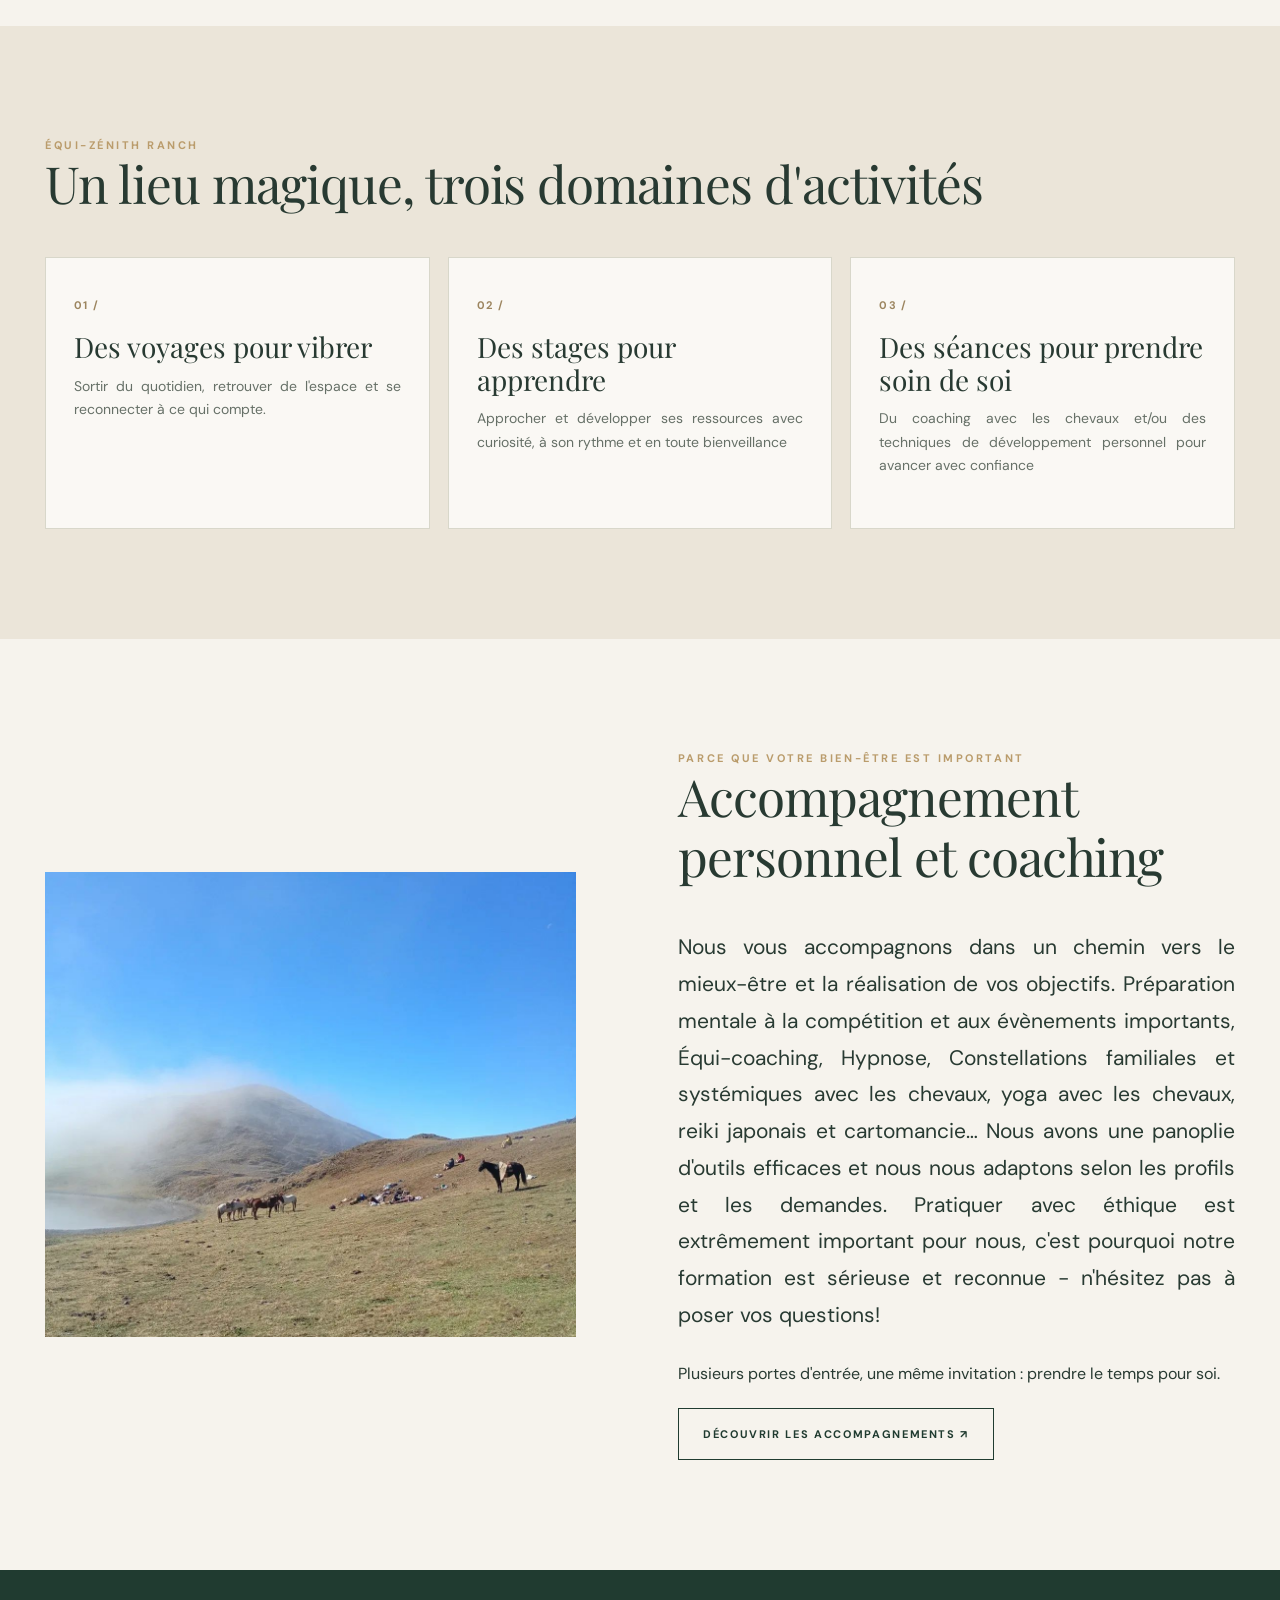
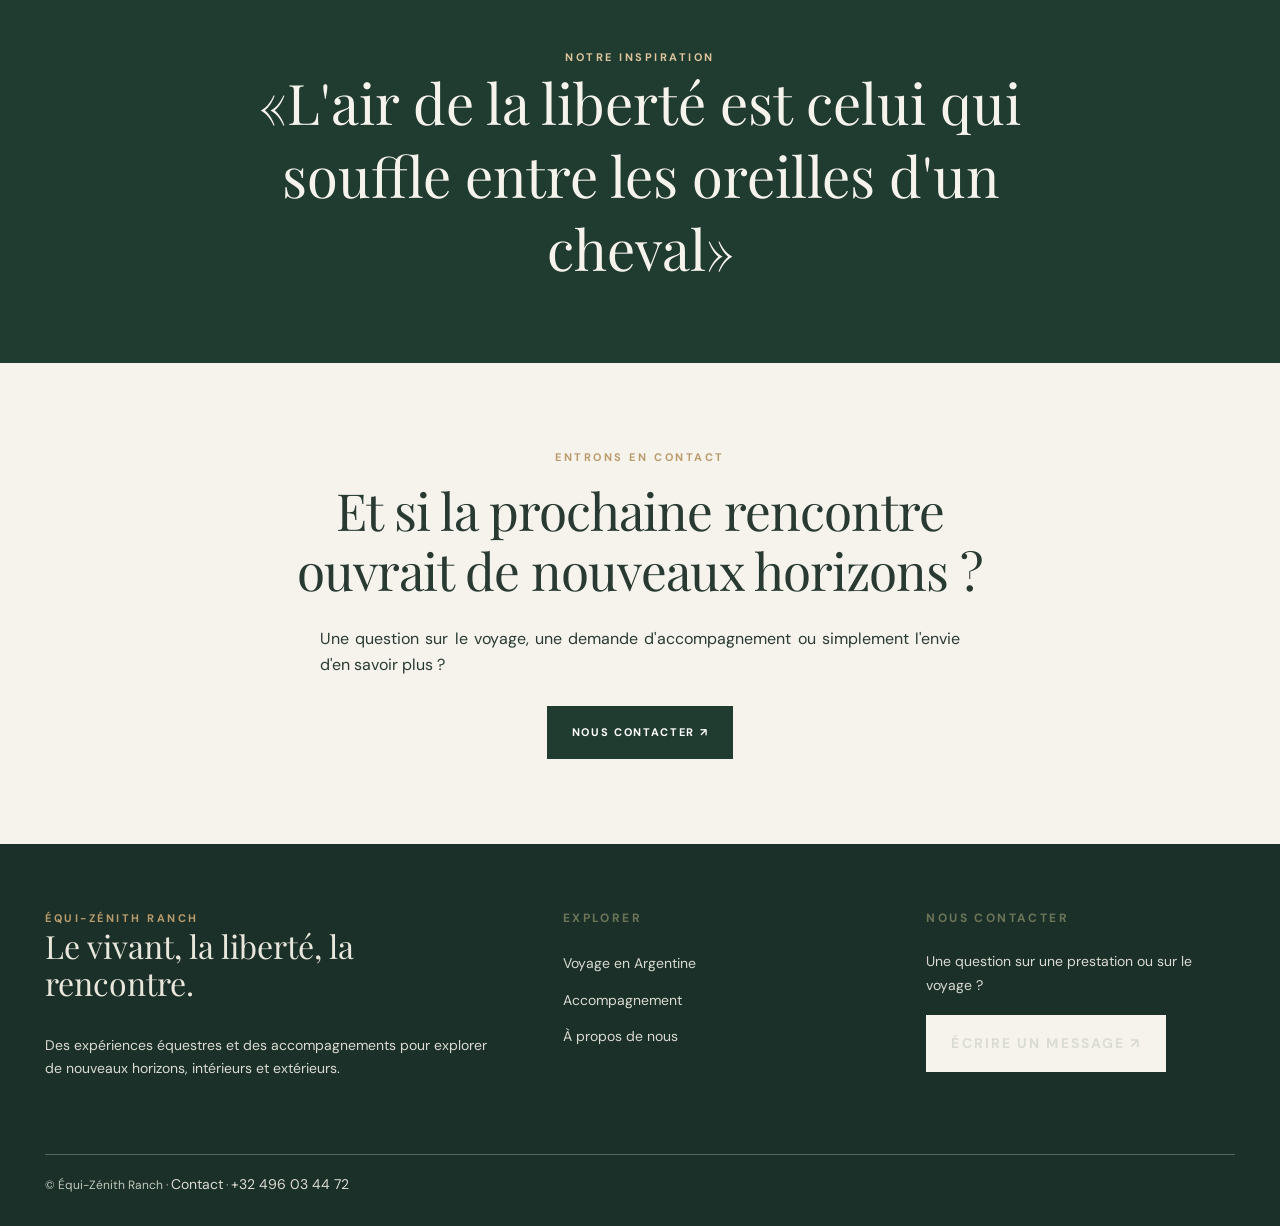
==== commit c1bf2f02: "Update index.html" ====
--- a/index.html
+++ b/index.html
@@ -5,4 +5,4 @@
 <section class="section light"><div class="shell"><div class="eyebrow" data-cms="rubrique_3">Notre univers</div><h2 data-cms="titre_2">Un lieu pour explorer,<br/>ressentir, grandir.</h2><div class="feature-grid"><article class="feature-card"><span class="feature-number">01 /</span><h3 data-cms="sous_titre_1">Liberté</h3><p data-cms="texte_4">Sortir du quotidien, retrouver de l'espace et se reconnecter à ce qui compte.</p></article><article class="feature-card"><span class="feature-number">02 /</span><h3 data-cms="sous_titre_2">Confiance</h3><p data-cms="texte_5">Approcher ses ressources avec curiosité, à son rythme et sans jugement.</p></article><article class="feature-card"><span class="feature-number">03 /</span><h3 data-cms="sous_titre_3">Nature</h3><p data-cms="texte_6">Laisser la rencontre avec les chevaux et le vivant ouvrir d'autres perspectives.</p></article></div></div></section>
 <section class="section"><div class="shell split reverse"><figure><img alt="Chevaux paisibles sur les plateaux argentins" class="photo photo-short" data-cms="photo_3" src="assets/chevaux.jpg"/></figure><div><div class="eyebrow" data-cms="rubrique_4">Accompagnement</div><h2 data-cms="titre_3">Grandir à sa manière.</h2><p class="lead" data-cms="texte_7">Préparation mentale, hypnose, Reiki, cartomancie, équi-coaching, constellations familiales et systémiques avec les chevaux, yoga avec les chevaux.</p><p data-cms="texte_8">Plusieurs portes d'entrée, une même invitation : prendre le temps de mieux se connaître et d'avancer avec confiance.</p><a class="btn btn-outline" href="accompagnement.html">Découvrir les accompagnements ↗</a></div></div></section>
 <section class="section-sm deep"><div class="shell quote"><div class="eyebrow" data-cms="rubrique_5">Notre inspiration</div><q data-cms="citation_1">L'air de la liberté est celui qui souffle entre les oreilles d'un cheval.</q></div></section>
-<section class="prefooter"><div class="shell"><div class="eyebrow" data-cms="rubrique_6">Entrons en contact</div><h2 data-cms="titre_4">Et si la prochaine rencontre ouvrait de nouveaux horizons ?</h2><p data-cms="texte_10">Une question sur le voyage, une demande d'accompagnement ou simplement l'envie d'en savoir plus ?</p><a class="btn" href="contact.html">Nous contacter ↗</a></div></section></main><footer class="footer"><div class="shell"><div class="footer-grid"><div><div class="eyebrow">ÉQUI-ZÉNITH RANCH</div><h3>Le vivant, la liberté, la rencontre.</h3><p>Des expériences équestres et des accompagnements pour explorer de nouveaux horizons, intérieurs et extérieurs.</p></div><div><div class="smalltitle">Explorer</div><ul><li><a href="argentine.html">Voyage en Argentine</a></li><li><a href="accompagnement.html">Accompagnement</a></li><li><a href="a-propos.html">À propos de nous</a></li></ul></div><div><div class="smalltitle">Nous contacter</div><p>Une question sur une prestation ou sur le voyage ?</p><a class="btn btn-light" href="contact.html">Écrire un message ↗</a></div></div><div class="footnote">© 2026 Équi-Zénith Ranch · Site vitrine en préparation · <a href="contact.html">Contact</a><br/>Mentions légales et politique de confidentialité à compléter avant publication officielle.</div></div></footer><script defer="" src="assets/main.js"></script><script defer="True" src="/assets/content-loader.js"></script></body></html>
+<section class="prefooter"><div class="shell"><div class="eyebrow" data-cms="rubrique_6">Entrons en contact</div><h2 data-cms="titre_4">Et si la prochaine rencontre ouvrait de nouveaux horizons ?</h2><p data-cms="texte_10">Une question sur le voyage, une demande d'accompagnement ou simplement l'envie d'en savoir plus ?</p><a class="btn" href="contact.html">Nous contacter ↗</a></div></section></main><footer class="footer"><div class="shell"><div class="footer-grid"><div><div class="eyebrow">ÉQUI-ZÉNITH RANCH</div><h3>Le vivant, la liberté, la rencontre.</h3><p>Des expériences équestres et des accompagnements pour explorer de nouveaux horizons, intérieurs et extérieurs.</p></div><div><div class="smalltitle">Explorer</div><ul><li><a href="argentine.html">Voyage en Argentine</a></li><li><a href="accompagnement.html">Accompagnement</a></li><li><a href="a-propos.html">À propos de nous</a></li></ul></div><div><div class="smalltitle">Nous contacter</div><p>Une question sur une prestation ou sur le voyage ?</p><a class="btn btn-light" href="contact.html">Écrire un message ↗</a></div></div><div class="footnote">© Équi-Zénith Ranch · <a href="contact.html">Contact</a> · <a href="tel:+32496034472">+32 496 03 44 72</a></div></div></footer><script defer="" src="assets/main.js"></script><script defer="True" src="/assets/content-loader.js"></script></body></html>
